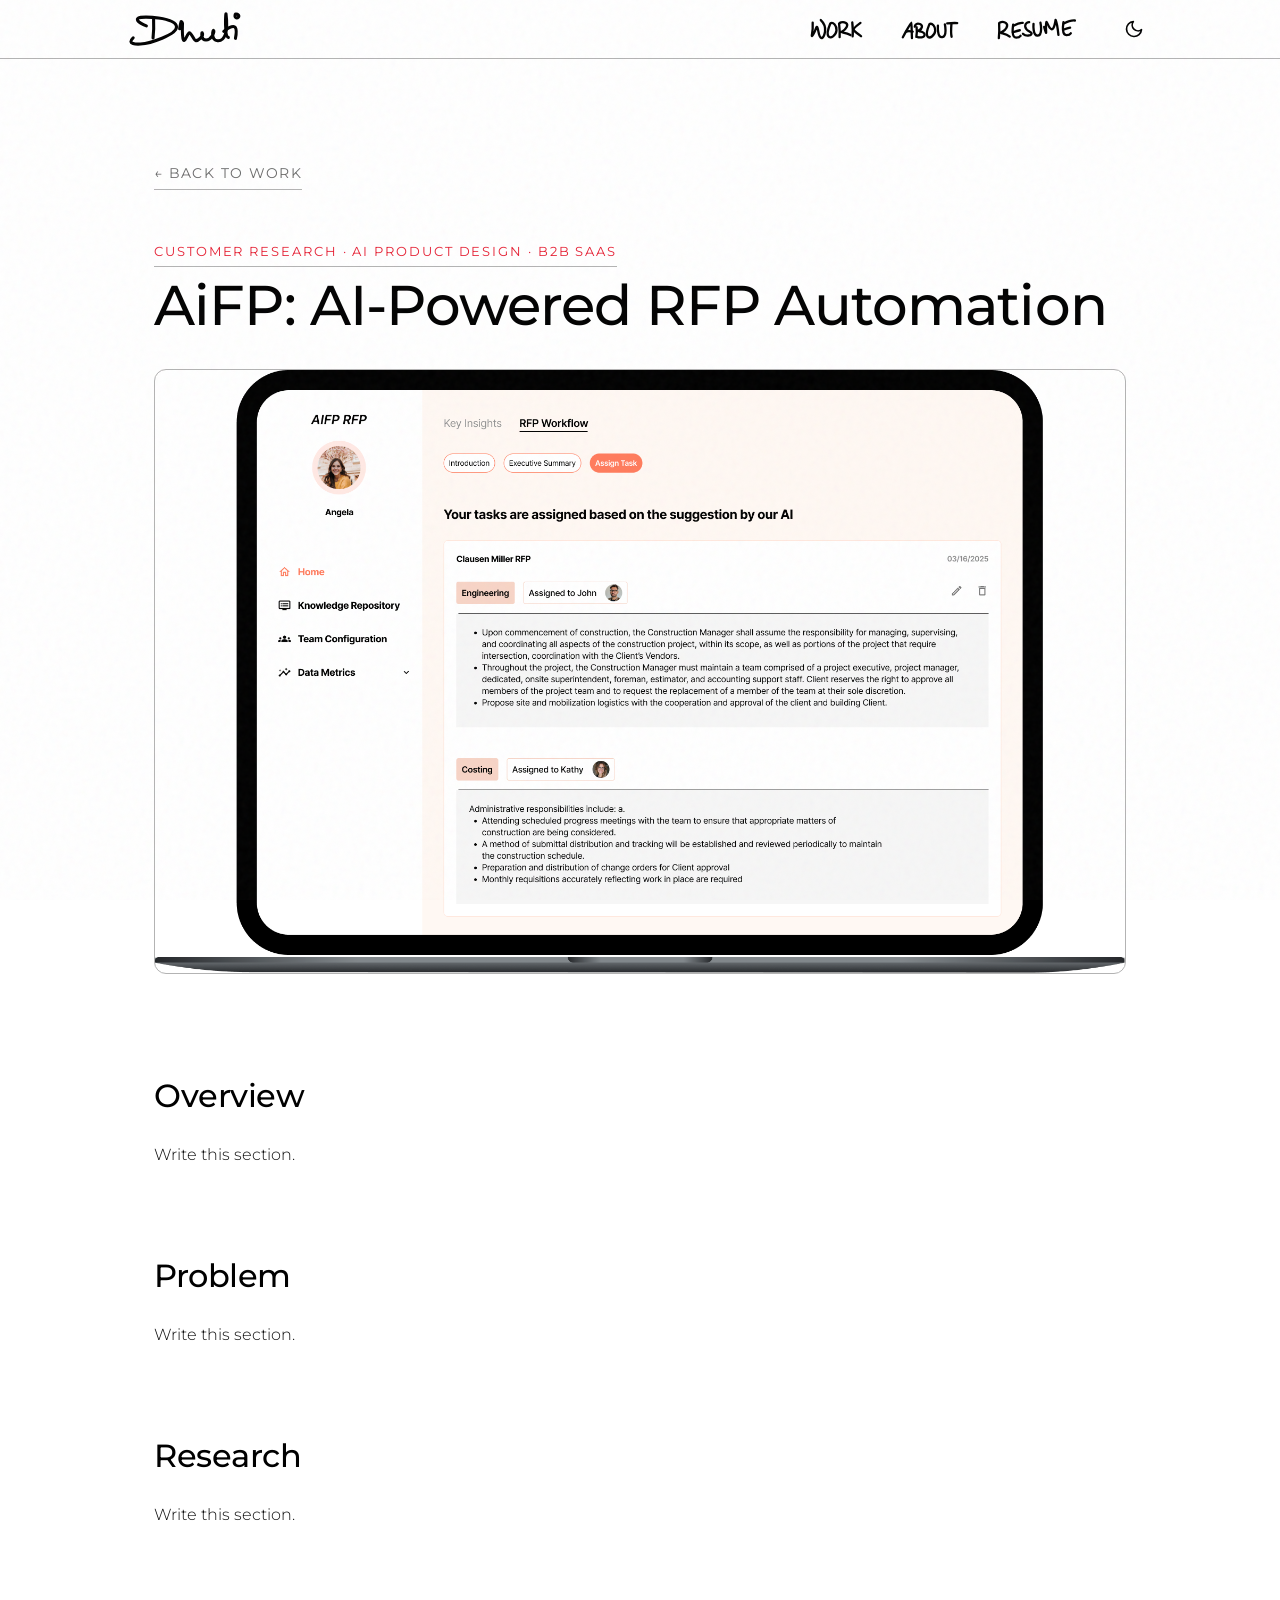
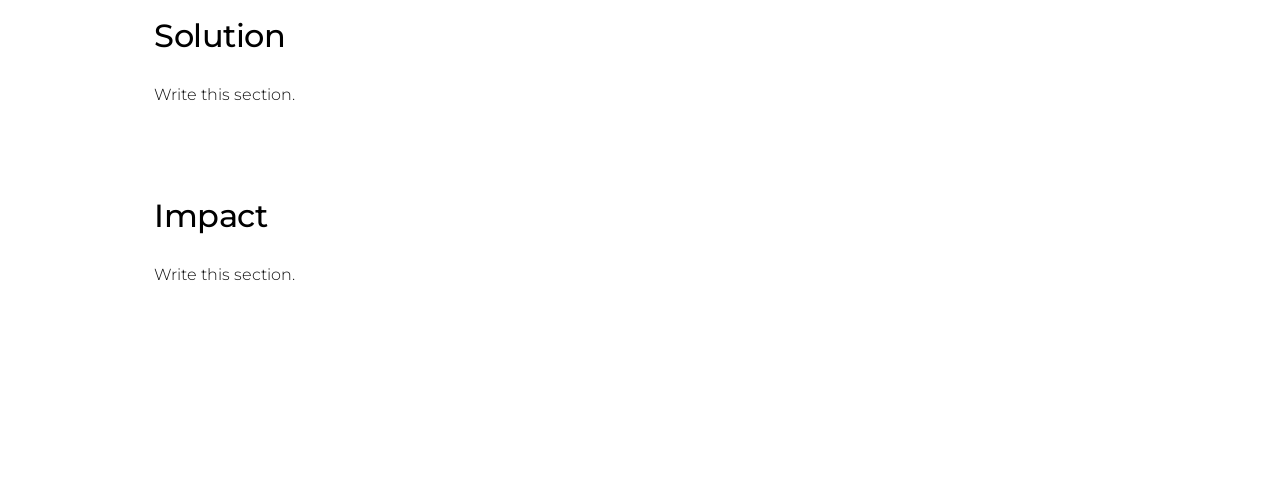
==== aifp.html @ 9f65d64c "Showcase card updates Co-Authored-By: Claude Opus 5.5 <noreply@anthropic.com>" ====
<!DOCTYPE html>
<html lang="en">

<head>
    <meta charset="UTF-8">
    <meta name="viewport" content="width=device-width, initial-scale=1.0">
    <title>AiFP — Case Study | Arundhuti Bhattacharya</title>
    <link rel="stylesheet" href="styles.css">
    <link rel="preconnect" href="https://fonts.googleapis.com">
    <link rel="preconnect" href="https://fonts.gstatic.com" crossorigin>
    <link
        href="https://fonts.googleapis.com/css2?family=DM+Serif+Text:ital@0;1&family=Montserrat:wght@300;400;500;600&display=swap"
        rel="stylesheet">
</head>

<body>
    <div class="noise-overlay"></div>

    <nav class="navbar">
        <a href="index.html" class="logo" id="nav-logo">
            <svg class="sig-svg sig-svg--nav" viewBox="0 0 1440 900" xmlns="http://www.w3.org/2000/svg" role="img" aria-label="Dhuti">
                <path class="letter" d="M566.02,471s2.27,53.81-2.61,96.37" fill="none" />
                <path class="letter" d="M530.8,508.48s-60.68-23.41-38.72-38.43c15.69-10.74,183.78-3.76,185.81,43.06,1.67,38.69-131.19,80.62-175.98,83.8-15.23,1.08-69.93,1.33-35.54-30.34" fill="none" />
                <path class="letter" d="M693.19,521.74s6.02-33.06,7.17-34.47,3.6,2.19,5.08,4.85c.72,1.28,1.57,2.92,1.52,4.38-.38,11.96-1.77,68.18,4.85,80.14,7.42,13.4,19.46-34.26,29.08-34.21s21.88,37.15,31.27,37.82c9.4.67,40.95-21.51,31.01-38.4-1.84-3.13-7.72,35.22,18.45,35.51,26.17.29,41.14-37.27,37.67-46.17s-16.18,46.25,18.9,49.25c35.08,2.99,52.26-41.8,41.36-129.58-1.87-15.04-8.63,110.76,11.35,113.85" fill="none" />
                <path class="letter" d="M908.4,534.87c7.86-6.22,45.12-34.35,56.02-19.48,9.21,12.56,4.49,36.06,1,53.62" fill="none" />
                <path class="letter" d="M965.71,450.64c-2.41,1.78-3.41,10.57-1.07,14.77,3.08,5.54,9.98,5.26,15.32-.05,3.56-3.54,2.39-9.44-2.33-12.26-3.48-2.3-8.57-2.16-11.47,1.79" fill="none" />
            </svg>
        </a>
        <ul class="nav-links">
            <li>
                <a href="index.html#work" class="nav-word-link" aria-label="Work">
                    <svg class="nav-word" viewBox="0 -1.28 271.21 106.5" xmlns="http://www.w3.org/2000/svg" aria-hidden="true">
                        <path d="M152.54,95.15c2.04-31.32-3.01-72.07-3.01-72.07,0,0,17.15-15.4,36.74-2.77,14.82,9.55,2,33.23-19.94,44.83-13.61,7.2,15.9,2,43.6,19.06" />
                        <path d="M106.45,20.35c-2.01.8-3.71,2.71-4.75,5.27-4.92,12.05-18.89,49.48-9.51,64.71,11.26,18.28,41.43-5.42,43.6-30.74,2.45-28.52-18.86-43.38-29.34-39.24Z" />
                        <path d="M8.96,17.87s1.73,32.51-3.59,61.72,15.15-13.17,22.2-33.54c7.04-20.37,10.63,19.96,15.82,36.42,5.18,16.46,12.15,19.92,15.83,17.59,8.1-5.14,35.75-55.96-7.05-95.57" />
                        <path d="M219.81,16.53s4.75,45.6,1.88,75.05" />
                        <path d="M263.48,19.3s-37.33,27.47-36.2,36.69,33.33,28.18,39.44,34.4" />
                    </svg>
                </a>
            </li>
            <li>
                <a href="index.html#about" class="nav-word-link" aria-label="About">
                    <svg class="nav-word" viewBox="0 -15.05 298.43 106.5" xmlns="http://www.w3.org/2000/svg" aria-hidden="true">
                        <path d="M263.3,9.67s-3.96,50.65.86,69.74" />
                        <path d="M240.89,8.17s45.67-3.26,53.04-.9" />
                        <path d="M149,11.11c-1.9.75-3.51,2.56-4.49,4.98-4.65,11.39-17.85,46.76-8.99,61.16,10.64,17.28,39.16-5.13,41.21-29.05,2.31-26.95-17.82-41-27.73-37.08Z" />
                        <path d="M191.32,19.83s-5.21,65.22,22.86,61.96c28.07-3.26,14.18-68.54,14.18-68.54" />
                        <path d="M4.5,82.02S46.97,3.32,49.26,4.51c2.28,1.2,2.04,44.51,3.82,82.44" />
                        <path d="M57.12,51.78c-2.74-.5-27.91-2.88-35.81.51" />
                        <path d="M77.75,29.02s3.38,23.75-1.32,51.26" />
                        <path d="M68.1,26.07s2.71-24.23,27.75-14.4c15.79,6.2,13.2,24.77-5.07,33.41-18.67,8.83,25.32.84,29.36,21.01,4.16,20.78-32.8,17.9-37.84,14.64" />
                    </svg>
                </a>
            </li>
            <li>
                <a href="#" class="nav-word-link" aria-label="Resume"> <!-- TODO: replace # with the Google Drive resume link -->
                    <svg class="nav-word" viewBox="0 0 414.04 106.5" xmlns="http://www.w3.org/2000/svg" aria-hidden="true">
                        <path d="M4.5,102c4-34.29,1.52-79.43,1.52-79.43,0,0,18.08-15.74,36.84-.5,14.19,11.52-.1,36.67-22.71,47.9-14.03,6.97,15.75,3.3,42.32,23.97" />
                        <path d="M80.72,30.04c-.29,3.81-12.23,69.11,15.9,69.14,17.24.02,23.24-9.71,23.24-9.71" />
                        <path d="M82.44,36.13s30.57-17.05,49.24-15.52" />
                        <path d="M79.39,70.71s24.6-9.05,36.76-10.76" />
                        <path d="M348.54,16.58c-.29,3.81-12.23,69.11,15.9,69.14,17.24.02,23.24-9.71,23.24-9.71" />
                        <path d="M349.91,23.97s37.38-18.72,59.63-16.02" />
                        <path d="M347.2,57.25s24.6-9.05,36.76-10.76" />
                        <path d="M189.1,26.36s-5.21,65.22,22.86,61.96c28.07-3.26,14.18-68.54,14.18-68.54" />
                        <path d="M165.91,16.31s-22.6,2.03-20.95,24.51,30.6,26.03,33.9,35.05-24.63,21.33-45.84,2.92" />
                        <path d="M245.71,42.09s8.25,30.6,10.16,32-3.3-54.73,1.65-57.78,11.68,33.18,27.17,37.8,21.84-49.61,21.84-49.61c0,0,8.51,16.01,15.24,79.94" />
                    </svg>
                </a>
            </li>
            <li>
                <button id="theme-toggle" class="theme-toggle" aria-label="Toggle Theme" title="Toggle Light/Dark Mode">
                    <svg xmlns="http://www.w3.org/2000/svg" width="20" height="20" viewBox="0 0 24 24" fill="none"
                        stroke="currentColor" stroke-width="2" stroke-linecap="round" stroke-linejoin="round">
                        <circle cx="12" cy="12" r="5" />
                        <line x1="12" y1="1" x2="12" y2="3" />
                        <line x1="12" y1="21" x2="12" y2="23" />
                        <line x1="4.22" y1="4.22" x2="5.64" y2="5.64" />
                        <line x1="18.36" y1="18.36" x2="19.78" y2="19.78" />
                        <line x1="1" y1="12" x2="3" y2="12" />
                        <line x1="21" y1="12" x2="23" y2="12" />
                        <line x1="4.22" y1="19.78" x2="5.64" y2="18.36" />
                        <line x1="18.36" y1="5.64" x2="19.78" y2="4.22" />
                    </svg>
                </button>
            </li>
        </ul>
    </nav>

    <main class="case-study">
        <a href="index.html#work" class="case-back">← Back to work</a>

        <header class="case-hero">
            <div class="showcase-meta">Customer research · AI Product Design · B2B SaaS</div>
            <h1 class="showcase-title">AiFP: AI-Powered RFP Automation</h1>
        </header>

        <img src="assets/AIFPPitchV2 1.pdf-image-021.png" alt="AiFP: AI-Powered RFP Automation" class="case-cover">

        <!-- Case study content — add, remove, or reorder sections as needed -->
            <section class="case-section">
                <h2>Overview</h2>
                <p>Write this section.</p>
            </section>
            <section class="case-section">
                <h2>Problem</h2>
                <p>Write this section.</p>
            </section>
            <section class="case-section">
                <h2>Research</h2>
                <p>Write this section.</p>
            </section>
            <section class="case-section">
                <h2>Solution</h2>
                <p>Write this section.</p>
            </section>
            <section class="case-section">
                <h2>Impact</h2>
                <p>Write this section.</p>
            </section>
    </main>

    <script src="script.js"></script>
</body>

</html>
---- styles.css ----
/* Palette (All assets/Colour Palette.jpg): black #000000, crimson red #E61E32,
   pure white #FFFFFF, steel grey #B3B3B3. Crimson is the accent in both modes (it
   reads at 4.6:1 on black and on white). Steel grey is too light for text on white
   (2.1:1), so day mode uses a darker steel #6B6B6B for muted text. */

/* Type pairing (balanced after sheethaljacob.com): Montserrat carries ~95% of the
   site — headings, body, labels, numbers. DM Serif Text italic is a rare accent for
   a handful of short, voice-y lines: the About subtitle, the contact CTA and
   case-study pull quotes. */
:root {
    --font-serif: 'DM Serif Text', Georgia, serif;
    --font-sans: 'Montserrat', system-ui, sans-serif;
}

/* Night */
:root {
    --bg-color: #000000;
    --text-main: #FFFFFF;
    --text-muted: #B3B3B3;
    --accent: #FFFFFF;
    --on-accent: #FFFFFF;
    --border-color: rgba(179, 179, 179, 0.35);
    --highlight-color: #EE6270; /* softer tint of crimson #E61E32 (30% toward white) for dark mode */
    --bg-secondary: #1F1F1F;
    --title-color: #FFFFFF;
    --text-desc: rgba(255, 255, 255, 0.8);
    --mouse-border: #B3B3B3;
    --showcase-desc: rgba(255, 255, 255, 0.85);
    --metric-text: #B3B3B3;
    --contact-btn-border: #B3B3B3;
    --ticker-bg: rgba(238, 98, 112, 0.14);
    --pill-bg: rgba(238, 98, 112, 0.10);
    --metric-label: #BDBDBD;
    --metric-bg: #111111;
    --overlay-dark: rgba(0, 0, 0, 0.12);
}

/* Day */
[data-theme="light"] {
    --bg-color: #FFFFFF;
    --text-main: #000000;
    --text-muted: #6B6B6B;
    --accent: #000000;
    --on-accent: #FFFFFF;
    --border-color: #B3B3B3;
    --highlight-color: #E61E32;
    --bg-secondary: #ECECEC;
    --title-color: #000000;
    --text-desc: rgba(0, 0, 0, 0.72);
    --mouse-border: #B3B3B3;
    --showcase-desc: rgba(0, 0, 0, 0.95);
    --metric-text: #181818;
    --contact-btn-border: #B3B3B3;
    --ticker-bg: rgba(230, 30, 50, 0.12);
    --pill-bg: rgba(230, 30, 50, 0.08);
    --metric-label: #3D3D3D;
    --metric-bg: #F6F6F6;
    --overlay-dark: rgba(0, 0, 0, 0.04);
}

/* Signature intro */
.sig-intro {
    position: fixed;
    inset: 0;
    z-index: 999;
    display: flex;
    align-items: center;
    justify-content: center;
    background-color: var(--bg-color);
    opacity: 1;
    visibility: visible;
    transition: opacity 0.6s ease, visibility 0.6s ease;
}

/* Intro already played this visit: hide the overlay before it can paint */
html.sig-intro-seen .sig-intro {
    display: none;
}

.sig-intro.sig-intro--done {
    opacity: 0;
    visibility: hidden;
    pointer-events: none;
}

.sig-svg {
    width: min(72vw, 576px);
    height: auto;
    overflow: visible;
}

.sig-svg path.letter {
    fill: none;
    stroke: var(--text-main);
    stroke-width: 7px;
    stroke-linecap: round;
    stroke-linejoin: round;
}

/* "Dhuti" strokes thicker than the rest of "Hey, I am" in the opening intro */
.sig-intro .letter[data-nav-keep="1"] {
    stroke-width: 11px;
}

body.sig-lock {
    overflow: hidden;
}

@media (prefers-reduced-motion: reduce) {
    .sig-svg path {
        transition: none;
    }
}

* {
    margin: 0;
    padding: 0;
    box-sizing: border-box;
}

html {
    scroll-behavior: smooth;
}

body {
    background-color: var(--bg-color);
    color: var(--text-main);
    font-family: var(--font-sans);
    line-height: 1.6;
    overflow-x: hidden;
}

.noise-overlay {
    position: fixed;
    top: 0;
    left: 0;
    right: 0;
    bottom: 0;
    pointer-events: none;
    background-image: url('data:image/svg+xml,%3Csvg viewBox="0 0 200 200" xmlns="http://www.w3.org/2000/svg"%3E%3Cfilter id="noiseFilter"%3E%3CfeTurbulence type="fractalNoise" baseFrequency="0.7" numOctaves="3" stitchTiles="stitch"/%3E%3C/filter%3E%3Crect width="100%25" height="100%25" filter="url(%23noiseFilter)" opacity="0.04"/%3E%3C/svg%3E');
    z-index: 9999;
}

h1,
h2,
h3 {
    font-family: var(--font-sans);
    font-weight: 500;
    letter-spacing: -0.015em;
}

.highlight {
    font-weight: 600;
    color: var(--highlight-color);
}

/* Let the `hidden` attribute win over display rules like .showcase-item { display: flex } */
[hidden] {
    display: none !important;
}

::selection {
    background: var(--highlight-color);
    color: var(--on-accent);
}

:focus-visible {
    outline: 2px solid var(--highlight-color);
    outline-offset: 3px;
}

html {
    scrollbar-color: #B3B3B3 transparent;
}

a {
    color: var(--text-main);
    text-decoration: none;
    transition: opacity 0.3s ease;
}

a:hover {
    color: var(--highlight-color);
}



/* Navbar */
.navbar {
    position: fixed;
    top: 0;
    width: 100%;
    padding: 0.7rem 10%;
    display: flex;
    justify-content: space-between;
    align-items: center;
    z-index: 100;
    background-color: var(--bg-color);
    border-bottom: 1px solid var(--border-color);
}

.logo {
    font-weight: 500;
    font-size: 1.2rem;
    letter-spacing: 0.05em;
    display: flex;
    align-items: center;
    height: 36px;
}

/* Resting size once the signature relocates from the intro into the navbar */
.sig-svg--nav {
    width: auto;
    height: 36px;
    overflow: visible;
    display: block;
}

/* Nav logo strokes 0.25x thicker than the intro (7px * 1.25) so the reduced-size mark stays legible */
.sig-svg--nav path.letter {
    stroke-width: 15px;
}

.nav-links {
    display: flex;
    align-items: center;
    list-style: none;
    gap: 2.5rem;
    font-size: 0.85rem;
    text-transform: uppercase;
    letter-spacing: 0.1em;
}

/* Handwritten nav words (Work / About / Resume) drawn as strokes that follow the theme color */
.nav-word-link {
    display: flex;
    align-items: center;
}

.nav-word {
    height: 20px;
    width: auto;
    overflow: visible;
    display: block;
}

/* Each word's artwork has a different viewBox height, so a stroke-width in SVG units
   renders at a different thickness per word once scaled to 20px. Non-scaling strokes
   keep every word the same on-screen thickness. */
.nav-word path {
    fill: none;
    stroke: currentColor;
    stroke-width: 2.3px;
    vector-effect: non-scaling-stroke;
    stroke-linecap: round;
    stroke-linejoin: round;
}

.theme-toggle {
    background: none;
    border: none;
    color: var(--text-main);
    cursor: pointer;
    font-size: 1.2rem;
    display: flex;
    align-items: center;
    justify-content: center;
    padding: 0.5rem;
    transition: opacity 0.3s ease, transform 0.3s ease;
}

.theme-toggle:hover {
    opacity: 0.7;
    transform: rotate(15deg);
}

/* Hero Section */
.hero {
    min-height: 100vh;
    display: flex;
    justify-content: center;
    align-items: center;
    padding: 8rem 10% 0;
    /* padding top for navbar */
    position: relative;
}

#webgl-canvas {
    position: absolute;
    top: 0;
    left: 0;
    width: 100%;
    height: 100%;
    z-index: 1;
    pointer-events: none;
}

.hero-content {
    flex: 1;
    display: flex;
    flex-direction: column;
    align-items: flex-start;
    justify-content: center;
    text-align: left;
    z-index: 2;
    opacity: 0;
    transform: translateY(30px);
    animation: fadeUp 1.2s cubic-bezier(0.16, 1, 0.3, 1) forwards 0.3s;
    animation-play-state: paused;
}

body.intro-done .hero-content {
    animation-play-state: running;
}

@keyframes fadeUp {
    to {
        opacity: 1;
        transform: translateY(0);
    }
}

.tagline {
    font-size: 1rem;
    text-transform: uppercase;
    letter-spacing: 0.15em;
    color: var(--text-muted);
    margin-bottom: 2rem;
    display: inline-block;
    border-bottom: 2px solid var(--highlight-color);
    padding-bottom: 0.5rem;
}

.description {
    font-size: 1.15rem;
    color: var(--text-desc);
    max-width: 750px;
    font-weight: 300;
    margin: 0 auto;
}

.hero-statement {
    font-size: clamp(1.5rem, 2.6vw, 2.1rem);
    line-height: 1.35;
    font-weight: 400;
    color: var(--title-color);
    max-width: 1440px;
    margin: 0;
}

.hero-statement-lead {
    display: inline-block;
    font-size: clamp(2.75rem, 5.5vw, 4.5rem);
    line-height: 1.2;
    font-weight: 500;
    margin-bottom: 1.25rem;
}

/* Skill pills under the hero statement — reuse .showcase-tag pill styling. */
.hero-skills {
    display: flex;
    flex-wrap: wrap;
    gap: 0.6rem;
    margin-top: 2rem;
    font-size: 0.9rem;
    text-transform: uppercase;
    color: var(--highlight-color);
}

.hero-statement .ticker {
    display: inline-flex;
    align-items: center;
    gap: 0.24em;
    background: var(--ticker-bg);
    border-radius: 999px;
    padding: 0.14em 0.55em 0.14em 0.45em;
    vertical-align: middle;
}

.hero-statement .ticker-dot {
    width: 0.32em;
    height: 0.32em;
    border-radius: 50%;
    background: var(--highlight-color);
    flex-shrink: 0;
}

.hero-statement .ticker-word {
    font-weight: 500;
    white-space: nowrap;
}

/* Zero-width space keeps a line box in the word even when it's fully deleted,
   so the pill's height (and the surrounding line spacing) never collapses. */
.hero-statement .ticker-word::after {
    content: "\200B";
}

.hero-statement .ticker-cursor {
    width: 0.05em;
    min-width: 2px;
    height: 0.8em;
    border-radius: 1px;
    background: var(--highlight-color);
    flex-shrink: 0;
    animation: tickerCursorBlink 0.9s steps(1, jump-none) infinite;
}

@keyframes tickerCursorBlink {

    0%,
    49% {
        opacity: 1;
    }

    50%,
    100% {
        opacity: 0;
    }
}

.scroll-indicator {
    position: absolute;
    bottom: 40px;
    left: 50%;
    transform: translateX(-50%);
    opacity: 0;
    animation: fadeUp 1s ease forwards 1.2s;
    animation-play-state: paused;
}

body.intro-done .scroll-indicator {
    animation-play-state: running;
}

.mouse {
    width: 26px;
    height: 40px;
    border: 1px solid var(--mouse-border);
    border-radius: 13px;
    position: relative;
}

.mouse::before {
    content: '';
    position: absolute;
    width: 4px;
    height: 4px;
    background: var(--highlight-color);
    border-radius: 50%;
    top: 8px;
    left: 50%;
    transform: translateX(-50%);
    animation: scroll 2s cubic-bezier(0.15, 0.41, 0.69, 0.94) infinite;
}

@keyframes scroll {
    0% {
        transform: translate(-50%, 0);
        opacity: 1;
    }

    100% {
        transform: translate(-50%, 15px);
        opacity: 0;
    }
}

/* Showcases */
.showcases {
    padding: 12rem 10%;
}

.showcase-list {
    max-width: 1400px;
}

.section-header {
    margin-bottom: 8rem;
}

.section-header h2 {
    font-size: 3.5rem;
    margin-bottom: 1rem;
}

.section-header p {
    color: var(--text-muted);
    font-size: 1.1rem;
    font-family: var(--font-sans);
    font-weight: 300;
}

.showcase-item {
    display: flex;
    gap: 3rem;
    align-items: center;
    margin-bottom: 8rem;
    padding: 4rem;
    border: 1px solid var(--border-color);
    border-radius: 12px;
    opacity: 0;
    transform: translateY(60px);
    transition: all 1s cubic-bezier(0.16, 1, 0.3, 1);
}

.showcase-item.visible {
    opacity: 1;
    transform: translateY(0);
}

/* Whole card is clickable: the title link stretches over the card */
.showcase-item {
    position: relative;
    cursor: pointer;
}

/* "View case study" pill that follows the pointer on card hover (Figma: Portfolio website / Cursor 150:44).
   Only on devices with a real mouse; touch keeps normal tap behavior. */
.view-cursor {
    position: fixed;
    top: 0;
    left: 0;
    z-index: 1000;
    display: flex;
    align-items: center;
    justify-content: center;
    padding: 7.5px 7px;
    border-radius: 10.5px;
    background-color: var(--text-main);
    pointer-events: none;
    opacity: 0;
    transform: translate(14px, 18px) scale(0.6);
    transform-origin: top left;
    transition: opacity 0.2s ease, transform 0.25s cubic-bezier(0.16, 1, 0.3, 1);
}

.view-cursor.is-active {
    opacity: 1;
    transform: translate(14px, 18px) scale(1);
}

[data-theme="light"] .view-cursor {
    box-shadow: 0 0 0 1px var(--border-color), 0 4px 16px rgba(0, 0, 0, 0.08);
}

.view-cursor-label {
    font-family: var(--font-sans);
    font-weight: 400;
    font-size: 10px;
    line-height: normal;
    color: var(--bg-color);
    white-space: nowrap;
}

@media (hover: none),
(pointer: coarse) {
    .view-cursor {
        display: none;
    }
}

.showcase-link::after {
    content: '';
    position: absolute;
    inset: 0;
    z-index: 1;
    border-radius: inherit;
}

.showcase-link:hover {
    opacity: 1;
    color: var(--text-main);
}

.showcase-item.reverse {
    flex-direction: row-reverse;
}

.showcase-visuals {
    flex: 2;
    display: flex;
    flex-direction: column;
    gap: 3rem;
}

.showcase-image-container {
    width: 100%;
    position: relative;
    overflow: hidden;
    border-radius: 2px;
    border: 1px solid var(--border-color);
    aspect-ratio: 16/9;
}

.showcase-metrics {
    display: grid;
    grid-template-columns: repeat(3, 1fr);
    gap: 1rem;
}

/* Each Problem / Solution / Impact sits in a faint grey box. */
.metric {
    padding: 1.25rem;
    background-color: var(--metric-bg);
    border-radius: 12px;
}

.metric h4 {
    font-size: 0.85rem;
    text-transform: uppercase;
    letter-spacing: 0.1em;
    color: var(--metric-label);
    margin-bottom: 0.6rem;
}

.metric p {
    font-size: 0.95rem;
    color: var(--metric-text);
    line-height: 1.6;
    font-weight: 300;
}

.showcase-img {
    width: 100%;
    height: 100%;
    object-fit: cover;
    transition: transform 1.5s cubic-bezier(0.16, 1, 0.3, 1);
}

.showcase-img.pad-fit {
    object-fit: contain;
    padding: 3rem;
    background-color: var(--bg-color);
}

.showcase-item:hover .showcase-img {
    transform: scale(1.05);
}

.showcase-image-container::after {
    content: '';
    position: absolute;
    top: 0;
    left: 0;
    right: 0;
    bottom: 0;
    background: var(--overlay-dark);
    transition: background 0.8s ease;
    pointer-events: none;
}

.showcase-item:hover .showcase-image-container::after {
    background: transparent;
}

.showcase-info {
    flex: 1;
}

.showcase-meta {
    font-size: 0.8rem;
    text-transform: uppercase;
    letter-spacing: 0.15em;
    color: var(--highlight-color);
    margin-bottom: 0.5rem;
    display: inline-block;
    padding-bottom: 0.25rem;
    border-bottom: 1px solid var(--border-color);
}

/* Keyword pills (home page) — lighter tint than the hero ticker pill. */
.showcase-meta.showcase-tags {
    display: flex;
    flex-wrap: wrap;
    gap: 0.5rem;
    padding-bottom: 0;
    border-bottom: none;
    margin-bottom: 1rem;
}

.showcase-tag {
    background: var(--pill-bg);
    color: var(--text-main);
    border-radius: 999px;
    padding: 0.525em 0.9em;
    line-height: 1.2;
    letter-spacing: 0.1em;
    white-space: nowrap;
}

.showcase-title {
    font-size: 2.8rem;
    margin-bottom: 1.5rem;
    line-height: 1.1;
}

.showcase-desc {
    color: var(--showcase-desc);
    font-size: 1.1rem;
    margin-bottom: 2.5rem;
    line-height: 1.6;
    font-weight: 400;
}

/* Lead-in line directly above a How-might-we box: tighter gap so they read as one unit. */
.showcase-desc--lead {
    margin-bottom: 1rem;
}

/* How-might-we statement on a showcase card — a sticky note, slightly tilted,
   with a strip of tape. Paper stays yellow in both themes, like a real note. */
.showcase-hmw {
    position: relative;
    max-width: 22rem;
    margin: 0.5rem 0 2.5rem 0.25rem;
    padding: 1.75rem 1.5rem 1.5rem;
    background: linear-gradient(180deg, #FFF6B8 0%, #FFEE94 100%);
    border-radius: 2px 2px 2px 18px / 2px 2px 2px 10px;
    box-shadow: 0 1px 2px rgba(0, 0, 0, 0.08), 3px 8px 14px -6px rgba(0, 0, 0, 0.25);
    color: #E61E32;
    font-size: 1.2rem;
    font-weight: 500;
    line-height: 1.5;
    transform: rotate(-1.5deg);
    transition: transform 0.5s cubic-bezier(0.16, 1, 0.3, 1);
}

/* Tape strip */
.showcase-hmw::before {
    content: '';
    position: absolute;
    top: -0.6rem;
    left: 50%;
    width: 5.5rem;
    height: 1.4rem;
    background: rgba(225, 225, 220, 0.6);
    border: 1px solid rgba(0, 0, 0, 0.05);
    box-shadow: 0 1px 2px rgba(0, 0, 0, 0.06);
    transform: translateX(-50%) rotate(2deg);
}

.showcase-item:hover .showcase-hmw {
    transform: rotate(0deg);
}

.view-btn {
    display: inline-flex;
    align-items: center;
    gap: 1rem;
    font-size: 0.9rem;
    font-weight: 500;
    text-transform: uppercase;
    letter-spacing: 0.1em;
}

.view-btn .arrow {
    transition: transform 0.4s cubic-bezier(0.16, 1, 0.3, 1);
}

.view-btn:hover .arrow {
    transform: translateX(8px);
    color: var(--highlight-color);
}

/* About Section */
.about {
    padding: 12rem 10%;
    background-color: var(--bg-secondary);
    display: flex;
    justify-content: flex-start;
    border-top: 1px solid var(--border-color);
    border-bottom: 1px solid var(--border-color);
}

.about-content {
    max-width: 1200px;
    display: flex;
    align-items: center;
    gap: 4rem;
    text-align: left;
    margin: 0;
}

.about-img-container {
    flex: 1;
    max-width: 380px;
    border-radius: 12px;
    overflow: hidden;
    flex-shrink: 0;
    box-shadow: 0 12px 30px var(--overlay-dark);
    border: 1px solid var(--border-color);
    aspect-ratio: 2 / 3;
}

.about-img {
    width: 100%;
    height: 100%;
    object-fit: cover;
    display: block;
}

.about-text {
    flex: 2;
    max-width: 700px;
}

.about-content h2 {
    font-size: 3rem;
    margin-bottom: 0.5rem;
}

.about-subtitle {
    font-size: 1.4rem;
    color: var(--highlight-color);
    margin-bottom: 2.5rem;
    font-family: var(--font-serif);
    font-style: italic;
    font-weight: 400;
    letter-spacing: 0;
}

.about-content p {
    font-size: 1.0rem;
    color: var(--text-desc);
    line-height: 1.5;
    font-weight: 400;
    text-wrap: pretty;
    margin-bottom: 1.25rem;
}

/* Footer */
.footer {
    padding: 4rem 10%;
    min-height: 100vh;
    display: flex;
    flex-direction: column;
}

.footer-content {
    flex: 1;
    display: flex;
    flex-direction: column;
    align-items: flex-start;
    justify-content: center;
    text-align: left;
    margin-bottom: 0;
}

.footer h2 {
    font-size: clamp(3rem, 6vw, 5rem);
    margin-bottom: 4rem;
}

.contact-btn {
    display: inline-block;
    padding: 1.2rem 4rem;
    border: 1px solid var(--contact-btn-border);
    border-radius: 100px;
    font-family: var(--font-serif);
    font-style: italic;
    font-size: 1.35rem;
    transition: all 0.4s cubic-bezier(0.16, 1, 0.3, 1);
}

.contact-btn:hover {
    background: var(--highlight-color);
    color: var(--on-accent);
    border-color: var(--highlight-color);
}

.footer-bottom {
    display: flex;
    justify-content: space-between;
    align-items: center;
    padding-top: 2rem;
    border-top: 1px solid var(--border-color);
    font-size: 0.85rem;
    color: var(--text-muted);
    letter-spacing: 0.05em;
}

.socials {
    display: flex;
    gap: 3rem;
    text-transform: uppercase;
}

/* Chatbot Widget */
.chatbot-container {
    position: fixed;
    bottom: 30px;
    right: 30px;
    z-index: 1000;
    font-family: var(--font-sans);
}

.chatbot-fab {
    width: 60px;
    height: 60px;
    border-radius: 50%;
    background-color: var(--highlight-color);
    color: var(--on-accent);
    border: none;
    cursor: pointer;
    box-shadow: 0 8px 24px rgba(0, 0, 0, 0.2);
    display: flex;
    justify-content: center;
    align-items: center;
    transition: transform 0.3s cubic-bezier(0.175, 0.885, 0.32, 1.275), background-color 0.3s ease;
}

.chatbot-fab:hover {
    transform: scale(1.1);
}

.chat-icon {
    width: 28px;
    height: 28px;
    transition: opacity 0.3s ease, transform 0.3s ease;
}

.chat-icon.hidden {
    opacity: 0;
    position: absolute;
    transform: rotate(90deg) scale(0);
}

.chatbot-window {
    position: absolute;
    bottom: 80px;
    right: 0;
    width: 350px;
    height: 460px;
    background-color: var(--bg-color);
    border: 1px solid var(--border-color);
    border-radius: 16px;
    box-shadow: 0 12px 32px var(--overlay-dark);
    display: flex;
    flex-direction: column;
    overflow: hidden;
    transform-origin: bottom right;
    transition: transform 0.3s cubic-bezier(0.16, 1, 0.3, 1), opacity 0.3s ease;
}

.chatbot-window.hidden {
    opacity: 0;
    transform: scale(0.8) translateY(20px);
    pointer-events: none;
}

.chatbot-header {
    background-color: var(--bg-secondary);
    padding: 1.2rem;
    display: flex;
    justify-content: space-between;
    align-items: center;
    border-bottom: 1px solid var(--border-color);
}

.chatbot-bot-info {
    display: flex;
    align-items: center;
    gap: 0.8rem;
}

.chatbot-avatar {
    width: 36px;
    height: 36px;
    border-radius: 50%;
    background-color: var(--highlight-color);
    color: var(--on-accent);
    display: flex;
    justify-content: center;
    align-items: center;
}

.chatbot-avatar svg {
    width: 22px;
    height: 22px;
}

.chatbot-bot-info h4 {
    font-size: 0.95rem;
    color: var(--title-color);
    margin: 0;
    font-family: var(--font-sans);
    font-weight: 500;
}

.chatbot-bot-info .status {
    font-size: 0.75rem;
    color: #10B981;
    display: flex;
    align-items: center;
    gap: 4px;
    margin-top: 2px;
}

.chatbot-bot-info .status::before {
    content: '';
    display: inline-block;
    width: 6px;
    height: 6px;
    background-color: #10B981;
    border-radius: 50%;
}

.chatbot-close {
    background: none;
    border: none;
    color: var(--text-muted);
    cursor: pointer;
    padding: 4px;
    transition: color 0.2s ease;
    display: flex;
}

.chatbot-close:hover {
    color: var(--text-main);
}

.chatbot-messages {
    flex: 1;
    padding: 1.2rem;
    overflow-y: auto;
    display: flex;
    flex-direction: column;
    gap: 1rem;
    background-color: var(--bg-color);
}

.message {
    display: flex;
    max-width: 85%;
    animation: fadeUpMsg 0.3s ease forwards;
}

@keyframes fadeUpMsg {
    from {
        opacity: 0;
        transform: translateY(10px);
    }

    to {
        opacity: 1;
        transform: translateY(0);
    }
}

.message.bot {
    align-self: flex-start;
}

.message.user {
    align-self: flex-end;
    flex-direction: row-reverse;
}

.message-content {
    padding: 0.8rem 1.1rem;
    border-radius: 14px;
    font-size: 0.9rem;
    line-height: 1.5;
    word-wrap: break-word;
}

.message.bot .message-content {
    background-color: var(--bg-secondary);
    color: var(--text-main);
    border-bottom-left-radius: 4px;
    border: 1px solid var(--border-color);
}

.message.user .message-content {
    background-color: var(--highlight-color);
    color: var(--on-accent);
    border-bottom-right-radius: 4px;
}

.chatbot-input-area {
    padding: 1rem;
    background-color: var(--bg-color);
    border-top: 1px solid var(--border-color);
    display: flex;
    gap: 0.6rem;
}

.chatbot-input-area input {
    flex: 1;
    background-color: var(--bg-secondary);
    border: 1px solid var(--border-color);
    border-radius: 20px;
    padding: 0.6rem 1.2rem;
    color: var(--text-main);
    font-size: 0.9rem;
    font-family: inherit;
    outline: none;
    transition: border-color 0.2s ease;
}

.chatbot-input-area input:focus {
    border-color: var(--highlight-color);
}

.chatbot-input-area input::placeholder {
    color: var(--text-muted);
}

.chatbot-input-area button {
    background-color: var(--highlight-color);
    color: var(--on-accent);
    border: none;
    border-radius: 50%;
    width: 38px;
    height: 38px;
    display: flex;
    justify-content: center;
    align-items: center;
    cursor: pointer;
    transition: transform 0.2s ease, opacity 0.2s ease;
}

.chatbot-input-area button:hover {
    transform: translateY(-2px);
    opacity: 0.9;
}

.typing-indicator {
    display: flex;
    gap: 4px;
    padding: 0.8rem 1.1rem;
    background-color: var(--bg-secondary);
    border-radius: 14px;
    border-bottom-left-radius: 4px;
    align-self: flex-start;
    border: 1px solid var(--border-color);
    margin-bottom: 5px;
    display: none;
}

.typing-indicator.active {
    display: flex;
}

.typing-dot {
    width: 6px;
    height: 6px;
    background-color: var(--text-muted);
    border-radius: 50%;
    animation: typing 1.4s infinite ease-in-out both;
}

.typing-dot:nth-child(1) {
    animation-delay: -0.32s;
}

.typing-dot:nth-child(2) {
    animation-delay: -0.16s;
}

@keyframes typing {

    0%,
    80%,
    100% {
        transform: scale(0.6);
        opacity: 0.5;
    }

    40% {
        transform: scale(1);
        opacity: 1;
    }
}

/* Responsive */
@media (max-width: 1024px) {
    .showcase-item {
        flex-direction: column !important;
        gap: 3rem;
        padding: 2rem;
        margin-bottom: 6rem;
    }

    .showcase-visuals {
        display: contents;
    }

    .showcase-image-container {
        width: 100%;
        order: 1;
    }

    .showcase-info {
        width: 100%;
        order: 2;
    }

    .showcase-metrics {
        width: 100%;
        order: 3;
        grid-template-columns: 1fr;
        gap: 1.5rem;
    }

    .footer h2 {
        font-size: 3.5rem;
    }

    .about-content {
        flex-direction: column;
        text-align: center;
        gap: 3rem;
    }

    .about-img-container {
        max-width: 280px;
    }
}

@media (max-width: 600px) {
    .nav-links {
        display: none;
    }

    .chatbot-window {
        width: calc(100vw - 40px);
        height: 65vh;
        right: -15px;
        bottom: 70px;
    }
}

/* Case study pages */
.case-study {
    max-width: 1100px;
    margin: 0 auto;
    padding: 10rem 5% 8rem;
}

.case-back {
    display: inline-block;
    font-size: 0.85rem;
    text-transform: uppercase;
    letter-spacing: 0.1em;
    color: var(--text-muted);
    border-bottom: 1px solid var(--border-color);
    padding-bottom: 0.25rem;
    margin-bottom: 3rem;
}

.case-hero .showcase-title {
    font-size: 3.5rem;
}

.case-cover {
    width: 100%;
    border-radius: 12px;
    border: 1px solid var(--border-color);
    margin: 2rem 0 6rem;
    display: block;
}

.case-section {
    margin-bottom: 5rem;
}

.case-section h2 {
    font-size: 2rem;
    margin-bottom: 1.25rem;
}

.case-section p {
    color: var(--showcase-desc);
    line-height: 1.8;
    font-weight: 300;
    max-width: 70ch;
}

@media (max-width: 768px) {
    .case-study {
        padding: 7rem 16px 5rem;
    }

    .case-hero .showcase-title {
        font-size: 2.4rem;
    }
}

/* Case study wireframe (shared by all case study pages) */
.cs {
    max-width: 1200px;
    margin: 0 auto;
    padding: 9rem 5% 6rem;
}

.cs h2 {
    font-size: 2.2rem;
    line-height: 1.2;
    margin-bottom: 1.25rem;
}

.cs h3 {
    font-family: var(--font-sans);
    font-size: 1.05rem;
    font-weight: 500;
    margin-bottom: 0.5rem;
}

.cs p {
    color: var(--showcase-desc);
    line-height: 1.8;
    font-weight: 300;
}

.cs-body>.cs-section>p,
.cs-subtitle {
    max-width: 68ch;
    margin-bottom: 1.25rem;
}

/* Hero */
.cs-hero {
    margin-bottom: 3rem;
}

.cs-tags {
    list-style: none;
    display: flex;
    flex-wrap: wrap;
    gap: 0.5rem;
    margin-bottom: 1rem;
}

.cs-tags li {
    padding: 0.4rem 0.9rem;
    border: 1px solid var(--mouse-border);
    border-radius: 999px;
    font-size: 0.75rem;
    text-transform: uppercase;
    letter-spacing: 0.12em;
    color: var(--text-muted);
}

.cs-title {
    font-size: clamp(2.4rem, 5vw, 4rem);
    line-height: 1.1;
    margin: 0.5rem 0 1.5rem;
    max-width: 18ch;
}

.cs-subtitle {
    font-size: 1.15rem;
}

.cs-details {
    display: grid;
    grid-template-columns: repeat(3, 1fr);
    gap: 1.5rem 2rem;
    margin-top: 3rem;
    padding-top: 2rem;
    border-top: 1px solid var(--border-color);
}

.cs-details dt,
.cs-eyebrow,
.cs-toc-title {
    font-size: 0.75rem;
    text-transform: uppercase;
    letter-spacing: 0.15em;
    color: var(--text-muted);
    margin-bottom: 0.4rem;
}

/* Inside a section (e.g. TL;DR) the details sit right under the label, no divider */
.cs-section .cs-details {
    margin-top: 0;
    padding-top: 0;
    border-top: none;
}

.cs-details dd {
    font-weight: 400;
}

/* Image placeholders */
.cs-ph {
    display: flex;
    align-items: center;
    justify-content: center;
    width: 100%;
    aspect-ratio: 16 / 9;
    margin: 2rem 0 0.5rem;
    border: 1px dashed var(--mouse-border);
    border-radius: 12px;
    background-color: var(--bg-secondary);
    color: var(--text-muted);
    font-size: 0.8rem;
    text-transform: uppercase;
    letter-spacing: 0.12em;
    text-align: center;
}

.cs-ph--wide {
    aspect-ratio: 21 / 9;
}

.cs-ph--square {
    aspect-ratio: 4 / 3;
    margin: 0;
}

.cs-img {
    display: block;
    width: 100%;
    height: auto;
    margin: 2rem 0 0.5rem;
    border-radius: 12px;
}

.cs .cs-caption {
    font-size: 0.85rem;
    color: var(--text-muted);
}

/* Body with sticky table of contents */
.cs-layout {
    display: grid;
    grid-template-columns: 180px 1fr;
    gap: 4rem;
    margin-top: 5rem;
}

.cs-toc {
    position: sticky;
    top: 7rem;
    align-self: start;
}

.cs-toc ol {
    list-style: none;
    display: flex;
    flex-direction: column;
    gap: 0.6rem;
    margin-top: 1rem;
}

.cs-toc a {
    font-size: 0.9rem;
    color: var(--text-muted);
}

.cs-toc a:hover {
    color: var(--text-main);
    opacity: 1;
}

.cs-body {
    min-width: 0;
}

.cs-section {
    padding-bottom: 6rem;
    margin-bottom: 6rem;
    border-bottom: 1px solid var(--border-color);
    scroll-margin-top: 6rem;
}

.cs-section:last-child {
    border-bottom: none;
    margin-bottom: 0;
}

.cs-eyebrow {
    margin-bottom: 1rem;
}

/* Grids & cards */
.cs-grid {
    display: grid;
    gap: 1.5rem;
    margin-top: 2rem;
}

.cs-grid--2 {
    grid-template-columns: repeat(2, 1fr);
}

.cs-grid--3 {
    grid-template-columns: repeat(3, 1fr);
}

.cs-card {
    padding: 1.75rem;
    border: 1px solid var(--border-color);
    border-radius: 12px;
}

.cs-stats {
    margin-top: 1.5rem;
}

.cs-stat {
    padding: 1.75rem;
    border-radius: 12px;
    background-color: var(--bg-secondary);
}

.cs-stat-num {
    display: block;
    font-family: var(--font-sans);
    font-weight: 600;
    font-size: 3rem;
    line-height: 1;
    color: var(--highlight-color);
    margin-bottom: 0.75rem;
}

.cs-callout {
    display: flex;
    align-items: center;
    gap: 2rem;
    margin: 2rem 0;
    padding: 2rem;
    border-left: 3px solid var(--highlight-color);
    background-color: var(--bg-secondary);
    border-radius: 0 12px 12px 0;
}

.cs-callout .cs-stat-num {
    margin-bottom: 0;
}

.cs .cs-statement {
    font-size: 2rem;
    font-style: italic;
    max-width: 30ch;
}

.cs-list {
    padding-left: 1.25rem;
    display: flex;
    flex-direction: column;
    gap: 0.6rem;
    color: var(--showcase-desc);
    font-weight: 300;
    line-height: 1.7;
}

.cs-subhead {
    margin-top: 3rem;
}

/* Research process */
.cs-process {
    list-style: none;
    display: grid;
    grid-template-columns: repeat(5, 1fr);
    gap: 1rem;
    margin: 2rem 0;
    counter-reset: step;
}

.cs-process li {
    counter-increment: step;
    padding-top: 1rem;
    border-top: 2px solid var(--border-color);
}

.cs-process li::before {
    content: counter(step, decimal-leading-zero);
    display: block;
    font-size: 0.75rem;
    color: var(--highlight-color);
    margin-bottom: 0.5rem;
}

.cs-process p {
    font-size: 0.85rem;
}

/* Insights */
.cs-insights {
    display: flex;
    flex-direction: column;
    gap: 2.5rem;
    margin-top: 2rem;
}

.cs-insight {
    display: grid;
    grid-template-columns: 4rem 1fr;
    gap: 1rem;
}

.cs-insight-num {
    font-family: var(--font-sans);
    font-weight: 600;
    font-size: 2rem;
    color: var(--highlight-color);
    line-height: 1;
}

.cs-quote {
    margin-top: 3rem;
    padding: 2.5rem;
    border: 1px solid var(--border-color);
    border-radius: 12px;
}

.cs .cs-quote p {
    font-family: var(--font-serif);
    font-style: italic;
    font-size: 1.6rem;
    line-height: 1.4;
    color: var(--text-main);
}

.cs-quote cite {
    display: block;
    margin-top: 1rem;
    font-style: normal;
    font-size: 0.85rem;
    color: var(--text-muted);
}

/* Solution features */
.cs-feature {
    display: grid;
    grid-template-columns: 1fr 1.4fr;
    gap: 2.5rem;
    align-items: center;
    margin-top: 4rem;
}

.cs-feature--reverse .cs-feature-text {
    order: 2;
}

.cs-feature .cs-img {
    margin: 0;
}

/* Embedded video (e.g. Vimeo) */
.cs-video {
    position: relative;
    aspect-ratio: 16 / 9;
    margin: 2rem 0 0.5rem;
    border-radius: 12px;
    overflow: hidden;
    background: var(--bg-secondary);
}

.cs-video iframe {
    position: absolute;
    inset: 0;
    width: 100%;
    height: 100%;
    border: 0;
}

/* Next projects */
.cs-next {
    margin-top: 2rem;
    padding-top: 4rem;
    border-top: 1px solid var(--border-color);
}

.cs-next-card h3 {
    margin-top: 1rem;
}

@media (max-width: 900px) {
    .cs-layout {
        grid-template-columns: 1fr;
        gap: 0;
        margin-top: 3rem;
    }

    .cs-toc {
        display: none;
    }

    .cs-process {
        grid-template-columns: repeat(2, 1fr);
    }
}

@media (max-width: 768px) {
    .cs {
        padding: 7rem 16px 4rem;
    }

    .cs-details {
        grid-template-columns: 1fr 1fr;
    }

    .cs-grid--2,
    .cs-grid--3,
    .cs-feature {
        grid-template-columns: 1fr;
    }

    .cs-feature--reverse .cs-feature-text {
        order: 0;
    }

    .cs-callout {
        flex-direction: column;
        align-items: flex-start;
        gap: 1rem;
    }

    .cs-section {
        padding-bottom: 4rem;
        margin-bottom: 4rem;
    }
}
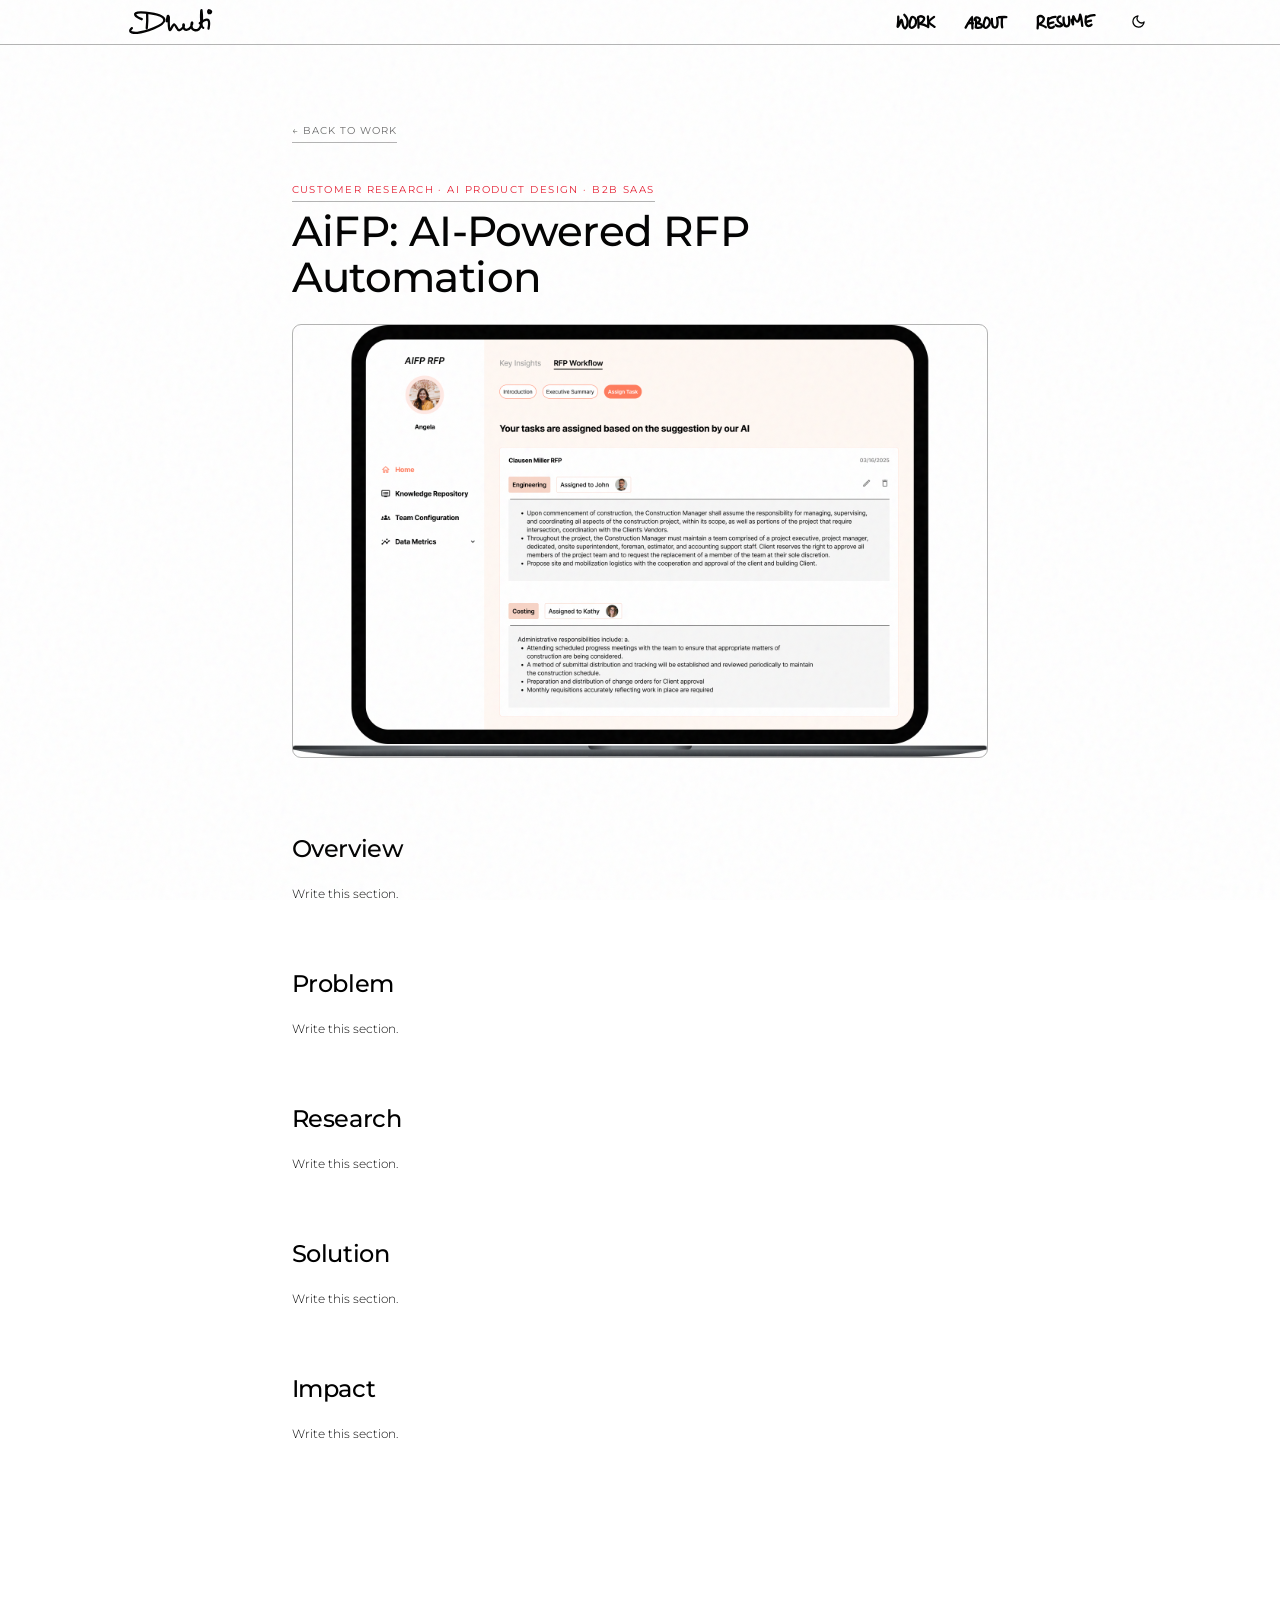
==== commit 63fb955b: "Resume tab update" ====
--- a/aifp.html
+++ b/aifp.html
@@ -53,7 +53,7 @@
                 </a>
             </li>
             <li>
-                <a href="#" class="nav-word-link" aria-label="Resume"> <!-- TODO: replace # with the Google Drive resume link -->
+                <a href="assets/Resume_Arundhuti_Bhattacharya.pdf" class="nav-word-link" aria-label="Resume" target="_blank" rel="noopener">
                     <svg class="nav-word" viewBox="0 0 414.04 106.5" xmlns="http://www.w3.org/2000/svg" aria-hidden="true">
                         <path d="M4.5,102c4-34.29,1.52-79.43,1.52-79.43,0,0,18.08-15.74,36.84-.5,14.19,11.52-.1,36.67-22.71,47.9-14.03,6.97,15.75,3.3,42.32,23.97" />
                         <path d="M80.72,30.04c-.29,3.81-12.23,69.11,15.9,69.14,17.24.02,23.24-9.71,23.24-9.71" />
--- a/styles.css
+++ b/styles.css
@@ -10,6 +10,19 @@
 :root {
     --font-serif: 'DM Serif Text', Georgia, serif;
     --font-sans: 'Montserrat', system-ui, sans-serif;
+    /* Side margins: 10% (or 5% on case studies) of the width, until the desktop
+       scale cap below is reached; past that the content stops widening and centres. */
+    --gutter: max(10%, calc((100% - 85.35rem) / 2));
+    --gutter-wide: max(5%, calc((100% - 96.02rem) / 2));
+}
+
+/* Desktop scaling: every size is in rem, so tying the root font size to the viewport
+   makes each page a scaled copy of the 1707px-wide reference screen (1rem = 16px there).
+   Capped at 20px (a 2134px-wide window); wider screens keep that size and centre. */
+@media (min-width: 1025px) {
+    html {
+        font-size: min(calc(100vw / 106.6875), 20px);
+    }
 }
 
 /* Night */
@@ -84,7 +97,7 @@
 }
 
 .sig-svg {
-    width: min(72vw, 576px);
+    width: min(72vw, 36rem);
     height: auto;
     overflow: visible;
 }
@@ -165,8 +178,8 @@
 }
 
 :focus-visible {
-    outline: 2px solid var(--highlight-color);
-    outline-offset: 3px;
+    outline: 0.125rem solid var(--highlight-color);
+    outline-offset: 0.1875rem;
 }
 
 html {
@@ -190,7 +203,7 @@
     position: fixed;
     top: 0;
     width: 100%;
-    padding: 0.7rem 10%;
+    padding: 0.7rem var(--gutter);
     display: flex;
     justify-content: space-between;
     align-items: center;
@@ -205,13 +218,13 @@
     letter-spacing: 0.05em;
     display: flex;
     align-items: center;
-    height: 36px;
+    height: 2.25rem;
 }
 
 /* Resting size once the signature relocates from the intro into the navbar */
 .sig-svg--nav {
     width: auto;
-    height: 36px;
+    height: 2.25rem;
     overflow: visible;
     display: block;
 }
@@ -238,7 +251,7 @@
 }
 
 .nav-word {
-    height: 20px;
+    height: 1.25rem;
     width: auto;
     overflow: visible;
     display: block;
@@ -266,11 +279,18 @@
     align-items: center;
     justify-content: center;
     padding: 0.5rem;
-    transition: opacity 0.3s ease, transform 0.3s ease;
-}
-
-.theme-toggle:hover {
-    opacity: 0.7;
+    transition: color 0.3s ease, transform 0.3s ease;
+}
+
+/* Overrides the icon's width/height="20" attributes so it scales with the page */
+.theme-toggle svg {
+    width: 1.25rem;
+    height: 1.25rem;
+}
+
+.theme-toggle:hover,
+.theme-toggle:focus-visible {
+    color: var(--highlight-color);
     transform: rotate(15deg);
 }
 
@@ -280,7 +300,7 @@
     display: flex;
     justify-content: center;
     align-items: center;
-    padding: 8rem 10% 0;
+    padding: 8rem var(--gutter) 0;
     /* padding top for navbar */
     position: relative;
 }
@@ -304,7 +324,7 @@
     text-align: left;
     z-index: 2;
     opacity: 0;
-    transform: translateY(30px);
+    transform: translateY(1.875rem);
     animation: fadeUp 1.2s cubic-bezier(0.16, 1, 0.3, 1) forwards 0.3s;
     animation-play-state: paused;
 }
@@ -327,14 +347,14 @@
     color: var(--text-muted);
     margin-bottom: 2rem;
     display: inline-block;
-    border-bottom: 2px solid var(--highlight-color);
+    border-bottom: 0.125rem solid var(--highlight-color);
     padding-bottom: 0.5rem;
 }
 
 .description {
     font-size: 1.15rem;
     color: var(--text-desc);
-    max-width: 750px;
+    max-width: 46.875rem;
     font-weight: 300;
     margin: 0 auto;
 }
@@ -344,7 +364,7 @@
     line-height: 1.35;
     font-weight: 400;
     color: var(--title-color);
-    max-width: 1440px;
+    max-width: 90rem;
     margin: 0;
 }
 
@@ -398,7 +418,7 @@
 
 .hero-statement .ticker-cursor {
     width: 0.05em;
-    min-width: 2px;
+    min-width: 0.125rem;
     height: 0.8em;
     border-radius: 1px;
     background: var(--highlight-color);
@@ -421,7 +441,7 @@
 
 .scroll-indicator {
     position: absolute;
-    bottom: 40px;
+    bottom: 2.5rem;
     left: 50%;
     transform: translateX(-50%);
     opacity: 0;
@@ -434,21 +454,21 @@
 }
 
 .mouse {
-    width: 26px;
-    height: 40px;
+    width: 1.625rem;
+    height: 2.5rem;
     border: 1px solid var(--mouse-border);
-    border-radius: 13px;
+    border-radius: 0.8125rem;
     position: relative;
 }
 
 .mouse::before {
     content: '';
     position: absolute;
-    width: 4px;
-    height: 4px;
+    width: 0.25rem;
+    height: 0.25rem;
     background: var(--highlight-color);
     border-radius: 50%;
-    top: 8px;
+    top: 0.5rem;
     left: 50%;
     transform: translateX(-50%);
     animation: scroll 2s cubic-bezier(0.15, 0.41, 0.69, 0.94) infinite;
@@ -461,18 +481,18 @@
     }
 
     100% {
-        transform: translate(-50%, 15px);
+        transform: translate(-50%, 0.9375rem);
         opacity: 0;
     }
 }
 
 /* Showcases */
 .showcases {
-    padding: 12rem 10%;
+    padding: 12rem var(--gutter);
 }
 
 .showcase-list {
-    max-width: 1400px;
+    max-width: 87.5rem;
 }
 
 .section-header {
@@ -494,13 +514,14 @@
 .showcase-item {
     display: flex;
     gap: 3rem;
-    align-items: center;
+    /* top-align so the tags line up with the top edge of the image */
+    align-items: flex-start;
     margin-bottom: 8rem;
     padding: 4rem;
     border: 1px solid var(--border-color);
-    border-radius: 12px;
+    border-radius: 0.75rem;
     opacity: 0;
-    transform: translateY(60px);
+    transform: translateY(3.75rem);
     transition: all 1s cubic-bezier(0.16, 1, 0.3, 1);
 }
 
@@ -525,29 +546,29 @@
     display: flex;
     align-items: center;
     justify-content: center;
-    padding: 7.5px 7px;
-    border-radius: 10.5px;
+    padding: 0.4688rem 0.4375rem;
+    border-radius: 0.6562rem;
     background-color: var(--text-main);
     pointer-events: none;
     opacity: 0;
-    transform: translate(14px, 18px) scale(0.6);
+    transform: translate(0.875rem, 1.125rem) scale(0.6);
     transform-origin: top left;
     transition: opacity 0.2s ease, transform 0.25s cubic-bezier(0.16, 1, 0.3, 1);
 }
 
 .view-cursor.is-active {
     opacity: 1;
-    transform: translate(14px, 18px) scale(1);
+    transform: translate(0.875rem, 1.125rem) scale(1);
 }
 
 [data-theme="light"] .view-cursor {
-    box-shadow: 0 0 0 1px var(--border-color), 0 4px 16px rgba(0, 0, 0, 0.08);
+    box-shadow: 0 0 0 1px var(--border-color), 0 0.25rem 1rem rgba(0, 0, 0, 0.08);
 }
 
 .view-cursor-label {
     font-family: var(--font-sans);
     font-weight: 400;
-    font-size: 10px;
+    font-size: 0.625rem;
     line-height: normal;
     color: var(--bg-color);
     white-space: nowrap;
@@ -588,7 +609,7 @@
     width: 100%;
     position: relative;
     overflow: hidden;
-    border-radius: 2px;
+    border-radius: 0.125rem;
     border: 1px solid var(--border-color);
     aspect-ratio: 16/9;
 }
@@ -603,7 +624,7 @@
 .metric {
     padding: 1.25rem;
     background-color: var(--metric-bg);
-    border-radius: 12px;
+    border-radius: 0.75rem;
 }
 
 .metric h4 {
@@ -654,8 +675,13 @@
     background: transparent;
 }
 
+/* Text column stretches to the card height; the sticky note (with its lead-in line, if any)
+   is pushed to the bottom so it lines up with the bottom edge of the visuals. */
 .showcase-info {
     flex: 1;
+    align-self: stretch;
+    display: flex;
+    flex-direction: column;
 }
 
 .showcase-meta {
@@ -691,21 +717,27 @@
 
 .showcase-title {
     font-size: 2.8rem;
-    margin-bottom: 1.5rem;
+    margin-bottom: 1rem;
     line-height: 1.1;
 }
 
 .showcase-desc {
     color: var(--showcase-desc);
     font-size: 1.1rem;
-    margin-bottom: 2.5rem;
-    line-height: 1.6;
+    margin-bottom: 1.5rem;
+    line-height: 1.5;
     font-weight: 400;
 }
 
-/* Lead-in line directly above a How-might-we box: tighter gap so they read as one unit. */
+/* Lead-in line directly above a How-might-we box: tighter gap so they read as one unit,
+   and it moves to the bottom of the column together with the note. */
 .showcase-desc--lead {
+    margin-top: auto;
     margin-bottom: 1rem;
+}
+
+.showcase-desc--lead + .showcase-hmw {
+    margin-top: 0;
 }
 
 /* How-might-we statement on a showcase card — a sticky note, slightly tilted,
@@ -713,11 +745,11 @@
 .showcase-hmw {
     position: relative;
     max-width: 22rem;
-    margin: 0.5rem 0 2.5rem 0.25rem;
-    padding: 1.75rem 1.5rem 1.5rem;
+    margin: auto 0 0 0.25rem;
+    padding: 1.25rem;
     background: linear-gradient(180deg, #FFF6B8 0%, #FFEE94 100%);
-    border-radius: 2px 2px 2px 18px / 2px 2px 2px 10px;
-    box-shadow: 0 1px 2px rgba(0, 0, 0, 0.08), 3px 8px 14px -6px rgba(0, 0, 0, 0.25);
+    border-radius: 0.125rem 0.125rem 0.125rem 1.125rem / 0.125rem 0.125rem 0.125rem 0.625rem;
+    box-shadow: 0 1px 0.125rem rgba(0, 0, 0, 0.08), 0.1875rem 0.5rem 0.875rem -6px rgba(0, 0, 0, 0.25);
     color: #E61E32;
     font-size: 1.2rem;
     font-weight: 500;
@@ -736,12 +768,23 @@
     height: 1.4rem;
     background: rgba(225, 225, 220, 0.6);
     border: 1px solid rgba(0, 0, 0, 0.05);
-    box-shadow: 0 1px 2px rgba(0, 0, 0, 0.06);
+    box-shadow: 0 1px 0.125rem rgba(0, 0, 0, 0.06);
     transform: translateX(-50%) rotate(2deg);
 }
 
 .showcase-item:hover .showcase-hmw {
     transform: rotate(0deg);
+}
+
+/* Green sticky note variant (Camino card) — a pastel take on the sage green in the Camino artwork. */
+.showcase-hmw--green {
+    background: linear-gradient(180deg, #E4EFD3 0%, #D3E5BC 100%);
+    transform: rotate(1.5deg);
+}
+
+/* Blue sticky note variant (Navigation Guide card) — a pastel take on the guide's "Initial Doctor Visits" blue. */
+.showcase-hmw--blue {
+    background: linear-gradient(180deg, #E4EFFC 0%, #D2E4F9 100%);
 }
 
 .view-btn {
@@ -759,13 +802,13 @@
 }
 
 .view-btn:hover .arrow {
-    transform: translateX(8px);
+    transform: translateX(0.5rem);
     color: var(--highlight-color);
 }
 
 /* About Section */
 .about {
-    padding: 12rem 10%;
+    padding: 12rem var(--gutter);
     background-color: var(--bg-secondary);
     display: flex;
     justify-content: flex-start;
@@ -774,7 +817,7 @@
 }
 
 .about-content {
-    max-width: 1200px;
+    max-width: 75rem;
     display: flex;
     align-items: center;
     gap: 4rem;
@@ -784,11 +827,11 @@
 
 .about-img-container {
     flex: 1;
-    max-width: 380px;
-    border-radius: 12px;
+    max-width: 23.75rem;
+    border-radius: 0.75rem;
     overflow: hidden;
     flex-shrink: 0;
-    box-shadow: 0 12px 30px var(--overlay-dark);
+    box-shadow: 0 0.75rem 1.875rem var(--overlay-dark);
     border: 1px solid var(--border-color);
     aspect-ratio: 2 / 3;
 }
@@ -802,7 +845,7 @@
 
 .about-text {
     flex: 2;
-    max-width: 700px;
+    max-width: 43.75rem;
 }
 
 .about-content h2 {
@@ -831,7 +874,7 @@
 
 /* Footer */
 .footer {
-    padding: 4rem 10%;
+    padding: 4rem var(--gutter);
     min-height: 100vh;
     display: flex;
     flex-direction: column;
@@ -856,7 +899,7 @@
     display: inline-block;
     padding: 1.2rem 4rem;
     border: 1px solid var(--contact-btn-border);
-    border-radius: 100px;
+    border-radius: 6.25rem;
     font-family: var(--font-serif);
     font-style: italic;
     font-size: 1.35rem;
@@ -889,21 +932,21 @@
 /* Chatbot Widget */
 .chatbot-container {
     position: fixed;
-    bottom: 30px;
-    right: 30px;
+    bottom: 1.875rem;
+    right: 1.875rem;
     z-index: 1000;
     font-family: var(--font-sans);
 }
 
 .chatbot-fab {
-    width: 60px;
-    height: 60px;
+    width: 3.75rem;
+    height: 3.75rem;
     border-radius: 50%;
     background-color: var(--highlight-color);
     color: var(--on-accent);
     border: none;
     cursor: pointer;
-    box-shadow: 0 8px 24px rgba(0, 0, 0, 0.2);
+    box-shadow: 0 0.5rem 1.5rem rgba(0, 0, 0, 0.2);
     display: flex;
     justify-content: center;
     align-items: center;
@@ -915,8 +958,8 @@
 }
 
 .chat-icon {
-    width: 28px;
-    height: 28px;
+    width: 1.75rem;
+    height: 1.75rem;
     transition: opacity 0.3s ease, transform 0.3s ease;
 }
 
@@ -928,14 +971,14 @@
 
 .chatbot-window {
     position: absolute;
-    bottom: 80px;
+    bottom: 5rem;
     right: 0;
-    width: 350px;
-    height: 460px;
+    width: 21.875rem;
+    height: 28.75rem;
     background-color: var(--bg-color);
     border: 1px solid var(--border-color);
-    border-radius: 16px;
-    box-shadow: 0 12px 32px var(--overlay-dark);
+    border-radius: 1rem;
+    box-shadow: 0 0.75rem 2rem var(--overlay-dark);
     display: flex;
     flex-direction: column;
     overflow: hidden;
@@ -945,7 +988,7 @@
 
 .chatbot-window.hidden {
     opacity: 0;
-    transform: scale(0.8) translateY(20px);
+    transform: scale(0.8) translateY(1.25rem);
     pointer-events: none;
 }
 
@@ -965,8 +1008,8 @@
 }
 
 .chatbot-avatar {
-    width: 36px;
-    height: 36px;
+    width: 2.25rem;
+    height: 2.25rem;
     border-radius: 50%;
     background-color: var(--highlight-color);
     color: var(--on-accent);
@@ -976,8 +1019,8 @@
 }
 
 .chatbot-avatar svg {
-    width: 22px;
-    height: 22px;
+    width: 1.375rem;
+    height: 1.375rem;
 }
 
 .chatbot-bot-info h4 {
@@ -993,15 +1036,15 @@
     color: #10B981;
     display: flex;
     align-items: center;
-    gap: 4px;
-    margin-top: 2px;
+    gap: 0.25rem;
+    margin-top: 0.125rem;
 }
 
 .chatbot-bot-info .status::before {
     content: '';
     display: inline-block;
-    width: 6px;
-    height: 6px;
+    width: 0.375rem;
+    height: 0.375rem;
     background-color: #10B981;
     border-radius: 50%;
 }
@@ -1011,7 +1054,7 @@
     border: none;
     color: var(--text-muted);
     cursor: pointer;
-    padding: 4px;
+    padding: 0.25rem;
     transition: color 0.2s ease;
     display: flex;
 }
@@ -1039,7 +1082,7 @@
 @keyframes fadeUpMsg {
     from {
         opacity: 0;
-        transform: translateY(10px);
+        transform: translateY(0.625rem);
     }
 
     to {
@@ -1059,7 +1102,7 @@
 
 .message-content {
     padding: 0.8rem 1.1rem;
-    border-radius: 14px;
+    border-radius: 0.875rem;
     font-size: 0.9rem;
     line-height: 1.5;
     word-wrap: break-word;
@@ -1068,14 +1111,14 @@
 .message.bot .message-content {
     background-color: var(--bg-secondary);
     color: var(--text-main);
-    border-bottom-left-radius: 4px;
+    border-bottom-left-radius: 0.25rem;
     border: 1px solid var(--border-color);
 }
 
 .message.user .message-content {
     background-color: var(--highlight-color);
     color: var(--on-accent);
-    border-bottom-right-radius: 4px;
+    border-bottom-right-radius: 0.25rem;
 }
 
 .chatbot-input-area {
@@ -1090,7 +1133,7 @@
     flex: 1;
     background-color: var(--bg-secondary);
     border: 1px solid var(--border-color);
-    border-radius: 20px;
+    border-radius: 1.25rem;
     padding: 0.6rem 1.2rem;
     color: var(--text-main);
     font-size: 0.9rem;
@@ -1112,8 +1155,8 @@
     color: var(--on-accent);
     border: none;
     border-radius: 50%;
-    width: 38px;
-    height: 38px;
+    width: 2.375rem;
+    height: 2.375rem;
     display: flex;
     justify-content: center;
     align-items: center;
@@ -1128,14 +1171,14 @@
 
 .typing-indicator {
     display: flex;
-    gap: 4px;
+    gap: 0.25rem;
     padding: 0.8rem 1.1rem;
     background-color: var(--bg-secondary);
-    border-radius: 14px;
-    border-bottom-left-radius: 4px;
+    border-radius: 0.875rem;
+    border-bottom-left-radius: 0.25rem;
     align-self: flex-start;
     border: 1px solid var(--border-color);
-    margin-bottom: 5px;
+    margin-bottom: 0.3125rem;
     display: none;
 }
 
@@ -1144,8 +1187,8 @@
 }
 
 .typing-dot {
-    width: 6px;
-    height: 6px;
+    width: 0.375rem;
+    height: 0.375rem;
     background-color: var(--text-muted);
     border-radius: 50%;
     animation: typing 1.4s infinite ease-in-out both;
@@ -1215,7 +1258,7 @@
     }
 
     .about-img-container {
-        max-width: 280px;
+        max-width: 17.5rem;
     }
 }
 
@@ -1225,18 +1268,18 @@
     }
 
     .chatbot-window {
-        width: calc(100vw - 40px);
+        width: calc(100vw - 2.5rem);
         height: 65vh;
         right: -15px;
-        bottom: 70px;
+        bottom: 4.375rem;
     }
 }
 
 /* Case study pages */
 .case-study {
-    max-width: 1100px;
+    max-width: 68.75rem;
     margin: 0 auto;
-    padding: 10rem 5% 8rem;
+    padding: 10rem var(--gutter-wide) 8rem;
 }
 
 .case-back {
@@ -1252,11 +1295,12 @@
 
 .case-hero .showcase-title {
     font-size: 3.5rem;
+    margin-bottom: 1.5rem;
 }
 
 .case-cover {
     width: 100%;
-    border-radius: 12px;
+    border-radius: 0.75rem;
     border: 1px solid var(--border-color);
     margin: 2rem 0 6rem;
     display: block;
@@ -1280,7 +1324,7 @@
 
 @media (max-width: 768px) {
     .case-study {
-        padding: 7rem 16px 5rem;
+        padding: 7rem 1rem 5rem;
     }
 
     .case-hero .showcase-title {
@@ -1290,9 +1334,9 @@
 
 /* Case study wireframe (shared by all case study pages) */
 .cs {
-    max-width: 1200px;
+    max-width: 90rem;
     margin: 0 auto;
-    padding: 9rem 5% 6rem;
+    padding: 6rem var(--gutter-wide) 6rem;
 }
 
 .cs h2 {
@@ -1322,7 +1366,17 @@
 
 /* Hero */
 .cs-hero {
-    margin-bottom: 3rem;
+    margin-bottom: 1.25rem;
+}
+
+.cs-hero .cs-subtitle {
+    margin-bottom: 0;
+}
+
+/* Cover image sits right under the hero */
+.cs-hero + .cs-img {
+    margin-top: 0;
+    margin-bottom: 5rem;
 }
 
 .cs-tags {
@@ -1330,24 +1384,28 @@
     display: flex;
     flex-wrap: wrap;
     gap: 0.5rem;
-    margin-bottom: 1rem;
-}
-
+    margin-bottom: 0.75rem;
+}
+
+/* Same pill look as the home page .showcase-tag */
 .cs-tags li {
-    padding: 0.4rem 0.9rem;
-    border: 1px solid var(--mouse-border);
+    background: var(--pill-bg);
+    color: var(--text-main);
     border-radius: 999px;
-    font-size: 0.75rem;
+    padding: 0.525em 0.9em;
+    font-size: 0.8rem;
+    line-height: 1.2;
     text-transform: uppercase;
-    letter-spacing: 0.12em;
-    color: var(--text-muted);
+    letter-spacing: 0.1em;
+    white-space: nowrap;
 }
 
 .cs-title {
-    font-size: clamp(2.4rem, 5vw, 4rem);
-    line-height: 1.1;
-    margin: 0.5rem 0 1.5rem;
-    max-width: 18ch;
+    /* Sized so the title stays on one line at desktop widths */
+    font-size: clamp(1.3rem, calc(2.9vw - 0.5rem), 2.15rem);
+    font-weight: 600;
+    line-height: 1.15;
+    margin: 0 0 0.75rem;
 }
 
 .cs-subtitle {
@@ -1373,7 +1431,7 @@
     margin-bottom: 0.4rem;
 }
 
-/* Inside a section (e.g. TL;DR) the details sit right under the label, no divider */
+/* Inside a section (e.g. Summary) the details sit right under the label, no divider */
 .cs-section .cs-details {
     margin-top: 0;
     padding-top: 0;
@@ -1382,6 +1440,20 @@
 
 .cs-details dd {
     font-weight: 400;
+}
+
+.cs-partner-logo {
+    display: block;
+    width: 100%;
+    max-width: 15rem;
+    height: auto;
+}
+
+/* Logo text is dark on transparent, so give it a light backing in night mode */
+:root:not([data-theme="light"]) .cs-partner-logo {
+    background: #FFFFFF;
+    padding: 0.6rem 0.8rem;
+    border-radius: 0.5rem;
 }
 
 /* Image placeholders */
@@ -1393,7 +1465,7 @@
     aspect-ratio: 16 / 9;
     margin: 2rem 0 0.5rem;
     border: 1px dashed var(--mouse-border);
-    border-radius: 12px;
+    border-radius: 0.75rem;
     background-color: var(--bg-secondary);
     color: var(--text-muted);
     font-size: 0.8rem;
@@ -1416,7 +1488,7 @@
     width: 100%;
     height: auto;
     margin: 2rem 0 0.5rem;
-    border-radius: 12px;
+    border-radius: 0.75rem;
 }
 
 .cs .cs-caption {
@@ -1427,14 +1499,13 @@
 /* Body with sticky table of contents */
 .cs-layout {
     display: grid;
-    grid-template-columns: 180px 1fr;
+    grid-template-columns: 11.25rem 1fr;
     gap: 4rem;
-    margin-top: 5rem;
 }
 
 .cs-toc {
     position: sticky;
-    top: 7rem;
+    top: 6rem;
     align-self: start;
 }
 
@@ -1443,16 +1514,17 @@
     display: flex;
     flex-direction: column;
     gap: 0.6rem;
-    margin-top: 1rem;
 }
 
 .cs-toc a {
     font-size: 0.9rem;
     color: var(--text-muted);
-}
-
-.cs-toc a:hover {
-    color: var(--text-main);
+    transition: color 0.2s ease;
+}
+
+.cs-toc a:hover,
+.cs-toc a:focus-visible {
+    color: var(--highlight-color);
     opacity: 1;
 }
 
@@ -1463,17 +1535,22 @@
 .cs-section {
     padding-bottom: 6rem;
     margin-bottom: 6rem;
-    border-bottom: 1px solid var(--border-color);
     scroll-margin-top: 6rem;
 }
 
 .cs-section:last-child {
-    border-bottom: none;
     margin-bottom: 0;
 }
 
 .cs-eyebrow {
     margin-bottom: 1rem;
+}
+
+/* Section names (Summary, Problem…) in a softened tint of the highlight red */
+.cs-section > .cs-eyebrow {
+    font-size: 0.85rem;
+    font-weight: 600;
+    color: color-mix(in srgb, var(--highlight-color) 75%, var(--bg-color));
 }
 
 /* Grids & cards */
@@ -1494,7 +1571,7 @@
 .cs-card {
     padding: 1.75rem;
     border: 1px solid var(--border-color);
-    border-radius: 12px;
+    border-radius: 0.75rem;
 }
 
 .cs-stats {
@@ -1503,7 +1580,7 @@
 
 .cs-stat {
     padding: 1.75rem;
-    border-radius: 12px;
+    border-radius: 0.75rem;
     background-color: var(--bg-secondary);
 }
 
@@ -1523,9 +1600,9 @@
     gap: 2rem;
     margin: 2rem 0;
     padding: 2rem;
-    border-left: 3px solid var(--highlight-color);
+    border-left: 0.1875rem solid var(--highlight-color);
     background-color: var(--bg-secondary);
-    border-radius: 0 12px 12px 0;
+    border-radius: 0 0.75rem 0.75rem 0;
 }
 
 .cs-callout .cs-stat-num {
@@ -1546,6 +1623,16 @@
     color: var(--showcase-desc);
     font-weight: 300;
     line-height: 1.7;
+}
+
+/* Collaborator names: plain lines, no bullets */
+#collaborators .cs-list {
+    list-style: none;
+    padding-left: 0;
+}
+
+#collaborators .cs-subhead {
+    margin-top: 0;
 }
 
 .cs-subhead {
@@ -1565,7 +1652,7 @@
 .cs-process li {
     counter-increment: step;
     padding-top: 1rem;
-    border-top: 2px solid var(--border-color);
+    border-top: 0.125rem solid var(--border-color);
 }
 
 .cs-process li::before {
@@ -1580,6 +1667,10 @@
     font-size: 0.85rem;
 }
 
+.cs-process--4 {
+    grid-template-columns: repeat(4, 1fr);
+}
+
 /* Insights */
 .cs-insights {
     display: flex;
@@ -1606,7 +1697,7 @@
     margin-top: 3rem;
     padding: 2.5rem;
     border: 1px solid var(--border-color);
-    border-radius: 12px;
+    border-radius: 0.75rem;
 }
 
 .cs .cs-quote p {
@@ -1647,7 +1738,7 @@
     position: relative;
     aspect-ratio: 16 / 9;
     margin: 2rem 0 0.5rem;
-    border-radius: 12px;
+    border-radius: 0.75rem;
     overflow: hidden;
     background: var(--bg-secondary);
 }
@@ -1675,7 +1766,6 @@
     .cs-layout {
         grid-template-columns: 1fr;
         gap: 0;
-        margin-top: 3rem;
     }
 
     .cs-toc {
@@ -1689,7 +1779,7 @@
 
 @media (max-width: 768px) {
     .cs {
-        padding: 7rem 16px 4rem;
+        padding: 5.5rem 1rem 4rem;
     }
 
     .cs-details {
@@ -1716,4 +1806,36 @@
         padding-bottom: 4rem;
         margin-bottom: 4rem;
     }
-}+}
+
+/* Desktop: swap viewport-based type for the size it reaches on the reference screen, in rem,
+   so headings scale with everything else and stop growing at the cap. */
+@media (min-width: 1025px) {
+    .hero-statement {
+        font-size: 2.1rem;
+    }
+
+    .hero-statement-lead {
+        font-size: 4.5rem;
+    }
+
+    .footer h2 {
+        font-size: 5rem;
+    }
+
+    .cs-title {
+        font-size: 2.15rem;
+    }
+
+    /* Keyword pills stay on one line, as on the reference screen. */
+    .showcase-meta.showcase-tags {
+        flex-wrap: nowrap;
+    }
+
+    /* Longer tag sets: slightly smaller pills so they stay on one line; wrap as a fallback
+       rather than widening the text column and shrinking the image. */
+    .showcase-meta.showcase-tags.showcase-tags--compact {
+        font-size: 0.72rem;
+        flex-wrap: wrap;
+    }
+}
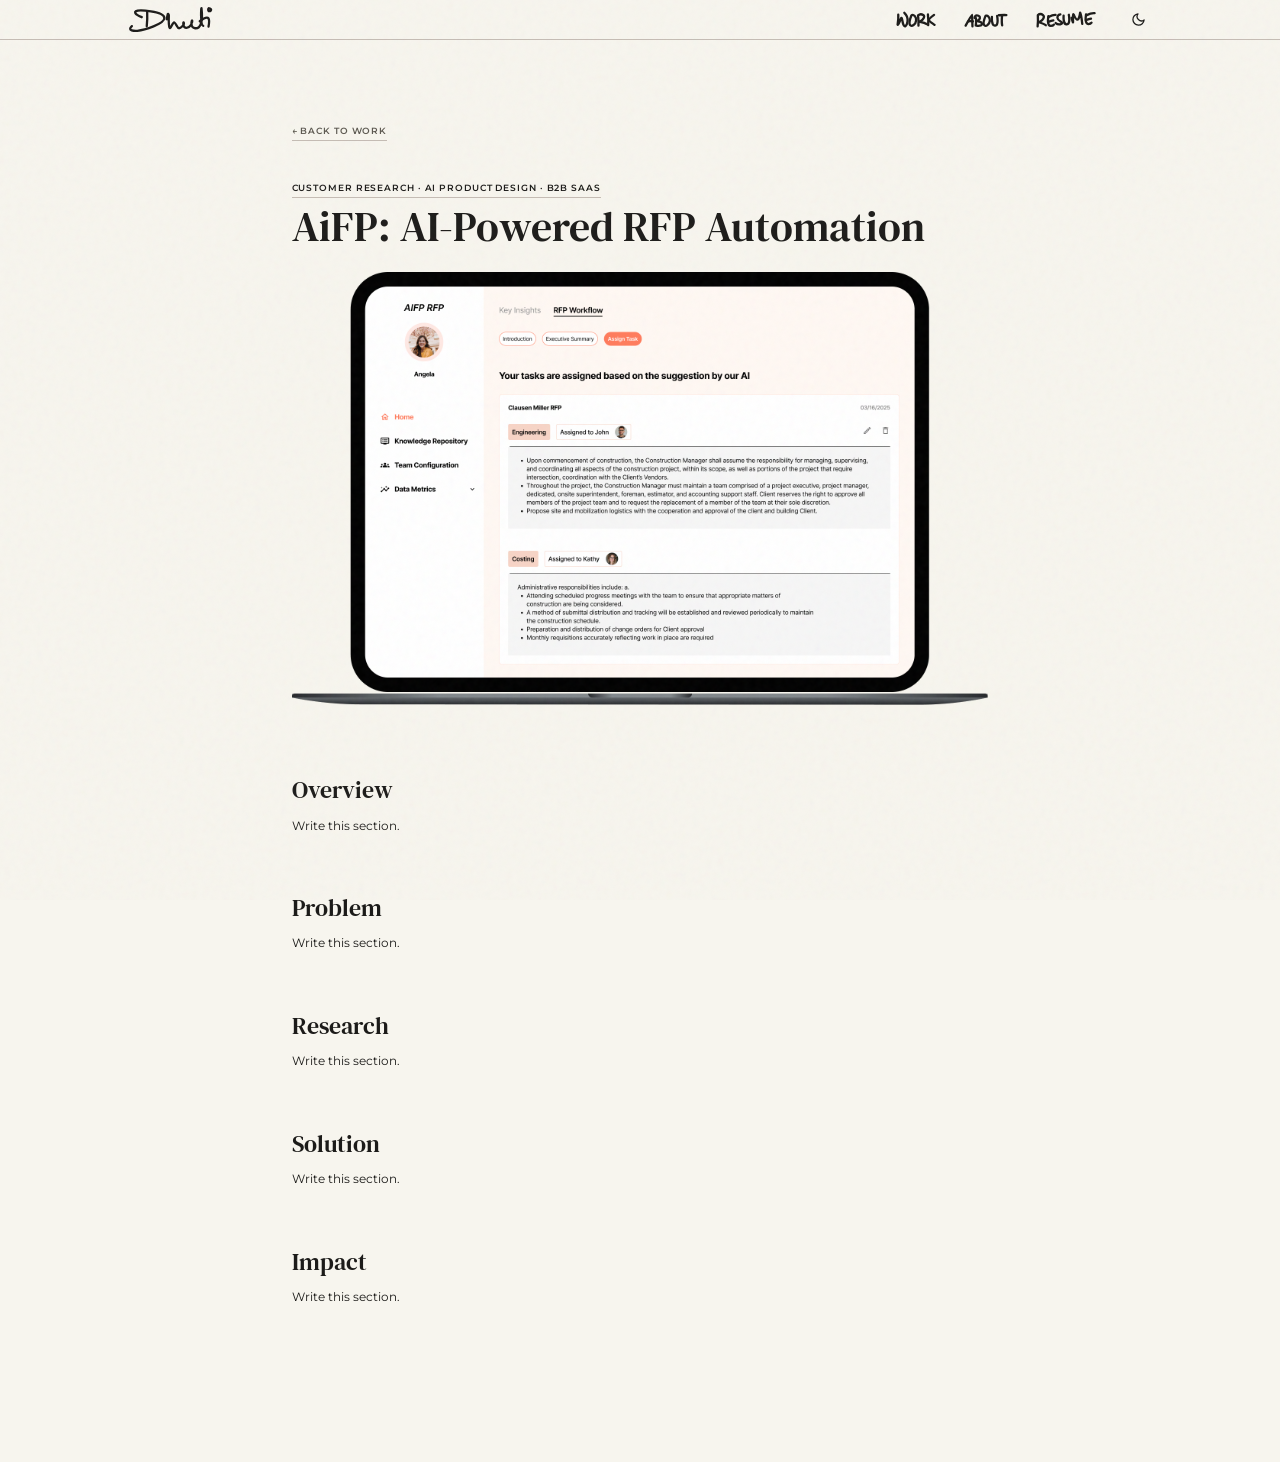
==== commit d4cc6b24: "10_13_updates" ====
--- a/aifp.html
+++ b/aifp.html
@@ -9,8 +9,9 @@
     <link rel="preconnect" href="https://fonts.googleapis.com">
     <link rel="preconnect" href="https://fonts.gstatic.com" crossorigin>
     <link
-        href="https://fonts.googleapis.com/css2?family=DM+Serif+Text:ital@0;1&family=Montserrat:wght@300;400;500;600&display=swap"
+        href="https://fonts.googleapis.com/css2?family=Fuzzy+Bubbles&family=DM+Serif+Text:ital@0;1&family=Montserrat:wght@300;400;500;600&display=swap"
         rel="stylesheet">
+    <link rel="stylesheet" href="sketchbook.css">
 </head>
 
 <body>
@@ -53,7 +54,7 @@
                 </a>
             </li>
             <li>
-                <a href="assets/Resume_Arundhuti_Bhattacharya.pdf" class="nav-word-link" aria-label="Resume" target="_blank" rel="noopener">
+                <a href="assets/Arundhuti_Bhattacharya_Resume.pdf" class="nav-word-link" aria-label="Resume" target="_blank" rel="noopener">
                     <svg class="nav-word" viewBox="0 0 414.04 106.5" xmlns="http://www.w3.org/2000/svg" aria-hidden="true">
                         <path d="M4.5,102c4-34.29,1.52-79.43,1.52-79.43,0,0,18.08-15.74,36.84-.5,14.19,11.52-.1,36.67-22.71,47.9-14.03,6.97,15.75,3.3,42.32,23.97" />
                         <path d="M80.72,30.04c-.29,3.81-12.23,69.11,15.9,69.14,17.24.02,23.24-9.71,23.24-9.71" />
--- a/styles.css
+++ b/styles.css
@@ -614,6 +614,34 @@
     aspect-ratio: 16/9;
 }
 
+/* Split card (Navigation Guide): tags + title span the full width on top, then the image sits
+   beside the description and sticky note, so both columns end up about the same height. */
+.showcase-item--split {
+    flex-wrap: wrap;
+    row-gap: 2rem;
+}
+
+.showcase-head {
+    flex-basis: 100%;
+}
+
+.showcase-head .showcase-title {
+    margin-bottom: 0;
+}
+
+/* Title sized to exactly span the card width, so it ends flush with the image's right edge.
+   27.95 ≈ the Camino title's width in ems; change it if the title text changes. */
+@media (min-width: 1025px) {
+    .showcase-head:has(.showcase-title--fit) {
+        container-type: inline-size;
+    }
+
+    .showcase-head .showcase-title--fit {
+        font-size: calc(100cqi / 27.95);
+        white-space: nowrap;
+    }
+}
+
 .showcase-metrics {
     display: grid;
     grid-template-columns: repeat(3, 1fr);
@@ -1594,6 +1622,11 @@
     margin-bottom: 0.75rem;
 }
 
+.cs-stat-unit {
+    font-size: 1.25rem;
+    font-weight: 500;
+}
+
 .cs-callout {
     display: flex;
     align-items: center;
@@ -1671,26 +1704,81 @@
     grid-template-columns: repeat(4, 1fr);
 }
 
-/* Insights */
+/* Insights: a fanned stack of cards (from the Camino deck). Hovering or focusing a
+   card straightens it and lifts it above the rest. Positions are percentages of the
+   stack and type is in cqw, so the whole fan scales as one piece. */
 .cs-insights {
-    display: flex;
-    flex-direction: column;
-    gap: 2.5rem;
-    margin-top: 2rem;
+    position: relative;
+    container-type: inline-size;
+    aspect-ratio: 1807 / 720;
+    margin: 3rem 0 1rem;
 }
 
 .cs-insight {
-    display: grid;
-    grid-template-columns: 4rem 1fr;
-    gap: 1rem;
-}
-
-.cs-insight-num {
+    --rot: 0deg;
+    position: absolute;
+    width: 43%;
+    height: 78%;
+    padding: 3cqw 3.2cqw;
+    border-radius: 1.6cqw;
+    background: var(--card-bg);
+    color: #2B2B2B;
+    box-shadow: 0 0.3cqw 1.2cqw rgba(0, 0, 0, 0.12);
+    transform: rotate(var(--rot));
+    transition: transform 0.35s cubic-bezier(0.2, 0.8, 0.2, 1), box-shadow 0.35s ease;
+    cursor: default;
+    outline: none;
+}
+
+.cs-insight:nth-child(1) { --card-bg: #EBBFDC; --rot: 0deg;  left: 0;   top: 4%; z-index: 1; }
+.cs-insight:nth-child(2) { --card-bg: #FFE39B; --rot: -4deg; left: 11%; top: 11%; z-index: 2; }
+.cs-insight:nth-child(3) { --card-bg: #BACBEA; --rot: 2deg;  left: 26%; top: 1%; z-index: 3; }
+.cs-insight:nth-child(4) { --card-bg: #AAB97E; --rot: -1deg; left: 41%; top: 9%; z-index: 4; }
+.cs-insight:nth-child(5) { --card-bg: #FFE39B; --rot: 4deg;  left: 56%; top: 3%; z-index: 5; }
+
+.cs-insight:hover,
+.cs-insight:focus-visible {
+    z-index: 10;
+    transform: translateY(-4%) rotate(0deg) scale(1.05);
+    box-shadow: 0 1.2cqw 3cqw rgba(0, 0, 0, 0.22);
+}
+
+.cs-insight:focus-visible {
+    outline: 2px solid var(--text-main);
+    outline-offset: 4px;
+}
+
+.cs .cs-insight-num {
     font-family: var(--font-sans);
     font-weight: 600;
-    font-size: 2rem;
-    color: var(--highlight-color);
+    font-size: 1.5cqw;
+    letter-spacing: 0.04em;
+    text-transform: uppercase;
+    color: inherit;
     line-height: 1;
+    margin-bottom: 4cqw;
+}
+
+.cs .cs-insight h3 {
+    font-size: 1.5cqw;
+    font-weight: 600;
+    color: inherit;
+    margin-bottom: 1cqw;
+    opacity: 0.7;
+}
+
+.cs .cs-insight p:last-child {
+    font-family: var(--font-sans);
+    font-size: 2.1cqw;
+    font-weight: 500;
+    line-height: 1.35;
+    color: inherit;
+}
+
+@media (prefers-reduced-motion: reduce) {
+    .cs-insight {
+        transition: none;
+    }
 }
 
 .cs-quote {
@@ -1782,6 +1870,51 @@
         padding: 5.5rem 1rem 4rem;
     }
 
+    /* Too narrow to read a fan: stack the insight cards instead */
+    .cs-insights {
+        aspect-ratio: auto;
+        display: flex;
+        flex-direction: column;
+        gap: 1rem;
+        container-type: normal;
+    }
+
+    .cs-insight {
+        position: static;
+        width: 100%;
+        height: auto;
+        padding: 1.5rem;
+        border-radius: 1rem;
+        transform: rotate(calc(var(--rot) / 3));
+    }
+
+    .cs-insight:hover,
+    .cs-insight:focus-visible {
+        transform: none;
+        box-shadow: 0 0.2rem 0.8rem rgba(0, 0, 0, 0.12);
+    }
+
+    .cs .cs-insight-num,
+    .cs .cs-insight h3 {
+        font-size: 0.75rem;
+    }
+
+    .cs .cs-insight-num {
+        margin-bottom: 1rem;
+    }
+
+    .cs .cs-insight h3 {
+        margin-bottom: 0.4rem;
+    }
+
+    .cs .cs-insight p:last-child {
+        font-size: 1.05rem;
+    }
+
+    .cs-insights-hint {
+        display: none;
+    }
+
     .cs-details {
         grid-template-columns: 1fr 1fr;
     }
--- a/sketchbook.css
+++ b/sketchbook.css
@@ -0,0 +1,832 @@
+/* Sketchbook design system (https://claude.ai/artifact/Nmqxyf3GSWXyuF49HeTA9v), layered over
+   styles.css: same markup and behaviour, restyled with the system's tokens.
+   Load after styles.css, with Fuzzy Bubbles added to the Google Fonts request. */
+
+/* Tokens, as named in the design system */
+:root {
+    --paper: #f7f5ee;
+    --paper-warm: #efe7de;
+    --ink: #1c1b19;
+    --ink-muted: #5c5850;
+    --line: #c5bcb4;
+    --marker: #f6da33;
+    --cobalt: #6a88f0;
+    --tangerine: #fe7348;
+    --chair-red: #e4502e;
+    --leaf: #cedaa4;
+
+    --font-serif: "DM Serif Text", Georgia, serif;
+    --font-sans: "Montserrat", system-ui, sans-serif;
+    --font-hand: "Fuzzy Bubbles", "Comic Sans MS", cursive;
+
+    --space-2: 0.5rem;
+    --space-4: 1rem;
+    --space-8: 2rem;
+    --space-16: 4rem;
+
+    --radius-none: 0;
+    --radius-sm: 0.25rem;
+    --radius-full: 9999px;
+}
+
+/* Map the site's variables onto the system (day) */
+:root,
+[data-theme="light"] {
+    --bg-color: var(--paper);
+    --bg-secondary: var(--paper-warm);
+    --text-main: var(--ink);
+    --title-color: var(--ink);
+    --text-muted: var(--ink-muted);
+    --text-desc: var(--ink);
+    --showcase-desc: var(--ink);
+    --metric-text: var(--ink);
+    --metric-label: var(--ink-muted);
+    --metric-bg: var(--paper);
+    --accent: var(--ink);
+    --on-accent: var(--ink);
+    --border-color: var(--line);
+    --mouse-border: var(--ink);
+    --contact-btn-border: var(--ink);
+    --highlight-color: var(--chair-red);
+    --ticker-bg: var(--marker);
+    --pill-bg: #e4d9cb;
+    --pill-border: #a99d90;
+    --overlay-dark: transparent;
+    --card-bg: var(--paper-warm);
+    --about-bg: var(--leaf);
+    --focus: var(--ink);
+}
+
+/* Night: not in the system yet; the same tokens inverted (paper on ink).
+   Colour blocks keep their values and ink text. */
+[data-theme="dark"] {
+    --bg-color: var(--ink);
+    --bg-secondary: #2a2825;
+    --text-main: var(--paper);
+    --title-color: var(--paper);
+    --text-muted: #b8b1a6;
+    --text-desc: var(--paper);
+    --showcase-desc: var(--paper);
+    --metric-text: var(--paper);
+    --metric-label: #b8b1a6;
+    --metric-bg: var(--ink);
+    --border-color: #4a463f;
+    --mouse-border: var(--paper);
+    --contact-btn-border: var(--paper);
+    --pill-bg: #46423c;
+    --pill-border: #736c62;
+    --card-bg: #2a2825;
+    --about-bg: #2a2825;
+    --focus: var(--paper);
+}
+
+body {
+    font-size: 1rem;
+    line-height: 1.625rem;
+}
+
+::selection {
+    background: var(--marker);
+    color: var(--ink);
+}
+
+:focus-visible {
+    outline: 2px solid var(--focus);
+    outline-offset: 0.1875rem;
+}
+
+a:hover {
+    color: var(--text-main);
+    text-decoration: underline;
+    text-decoration-color: var(--marker);
+    text-decoration-thickness: 0.2em;
+    text-underline-offset: 0.15em;
+}
+
+.showcase-link:hover {
+    text-decoration: none;
+}
+
+/* Type: serif headings (display-xl / display / title) */
+h1,
+h2,
+h3 {
+    font-family: var(--font-serif);
+    font-weight: 400;
+    letter-spacing: 0;
+}
+
+/* label: tags, nav, metadata */
+.showcase-meta,
+.hero-skills,
+.metric h4,
+.footer-bottom,
+.socials {
+    font-family: var(--font-sans);
+    font-size: 0.75rem;
+    line-height: 1rem;
+    font-weight: 600;
+    letter-spacing: 0.1em;
+    text-transform: uppercase;
+}
+
+/* Nav */
+.navbar {
+    padding: var(--space-2) var(--gutter);
+    border-bottom: 1px solid var(--border-color);
+}
+
+/* Nav words and the theme toggle take chair red on hover (strokes follow currentColor) */
+.nav-word-link {
+    transition: color 0.3s ease;
+}
+
+.nav-word-link:hover,
+.nav-word-link:focus-visible,
+.theme-toggle:hover,
+.theme-toggle:focus-visible {
+    color: var(--chair-red);
+    text-decoration: none;
+}
+
+/* Hero */
+.hero-statement {
+    font-family: var(--font-sans);
+    color: var(--title-color);
+}
+
+.hero-statement-lead {
+    font-family: var(--font-serif);
+    font-weight: 400;
+    font-size: 4.5rem;
+    line-height: 0.95;
+    letter-spacing: -0.0625rem;
+    margin-bottom: var(--space-8);
+}
+
+.hero-statement .ticker {
+    background: var(--marker);
+    color: var(--ink);
+    border-radius: var(--radius-full);
+}
+
+.hero-statement .ticker-dot {
+    background: var(--chair-red);
+}
+
+.hero-statement .ticker-cursor {
+    background: var(--ink);
+}
+
+.hero-skills {
+    gap: var(--space-2);
+    margin-top: var(--space-8);
+    color: var(--ink);
+}
+
+/* Tags: square paper cut-outs. The hero's four take the system's blocks. */
+.showcase-tag {
+    border-radius: var(--radius-none);
+    background: var(--pill-bg);
+    border: 1px solid var(--pill-border);
+    color: var(--text-main);
+    padding: var(--space-2) 0.75rem;
+    letter-spacing: 0.1em;
+}
+
+.hero-skills .showcase-tag {
+    border-color: transparent;
+    color: var(--ink);
+}
+
+.hero-skills .showcase-tag:nth-child(1) { background: var(--cobalt); }
+.hero-skills .showcase-tag:nth-child(2) { background: var(--tangerine); }
+.hero-skills .showcase-tag:nth-child(3) { background: var(--marker); }
+.hero-skills .showcase-tag:nth-child(4) { background: var(--leaf); }
+
+.mouse {
+    border: 2px solid var(--mouse-border);
+}
+
+.mouse::before {
+    background: var(--chair-red);
+}
+
+/* Selected work */
+.showcases {
+    padding: var(--space-16) var(--gutter);
+}
+
+.section-header {
+    margin-bottom: var(--space-16);
+}
+
+.section-header h2 {
+    font-size: 2.75rem;
+    line-height: 1.05;
+    margin-bottom: var(--space-4);
+}
+
+.section-header p {
+    color: var(--text-muted);
+    font-size: 1rem;
+    line-height: 1.625rem;
+    font-weight: 400;
+    max-width: 68ch;
+}
+
+/* Cards: square, no shadow, set apart by a paper-warm ground */
+.showcase-item {
+    gap: var(--space-8);
+    padding: var(--space-8);
+    margin-bottom: var(--space-16);
+    border: none;
+    border-radius: var(--radius-none);
+    background: var(--card-bg);
+}
+
+.showcase-visuals {
+    gap: var(--space-8);
+}
+
+.showcase-image-container {
+    border: none;
+    border-radius: var(--radius-none);
+}
+
+.showcase-metrics {
+    gap: var(--space-4);
+}
+
+.metric {
+    padding: var(--space-4);
+    border-radius: var(--radius-none);
+    background: var(--metric-bg);
+}
+
+.metric h4 {
+    color: var(--metric-label);
+    margin-bottom: var(--space-2);
+}
+
+.metric p {
+    font-size: 0.875rem;
+    line-height: 1.375rem;
+    font-weight: 400;
+}
+
+/* Marker swipe behind the key phrases */
+.highlight {
+    font-weight: 600;
+    color: var(--ink);
+    background: var(--marker);
+    border-radius: var(--radius-full);
+    padding: 0 0.3em;
+    -webkit-box-decoration-break: clone;
+    box-decoration-break: clone;
+}
+
+.showcase-meta {
+    color: var(--text-main);
+    border-bottom-color: var(--border-color);
+}
+
+.showcase-meta.showcase-tags {
+    gap: var(--space-2);
+    margin-bottom: var(--space-4);
+}
+
+.showcase-title {
+    font-size: 2.75rem;
+    line-height: 1.05;
+    margin-bottom: var(--space-4);
+}
+
+.showcase-desc {
+    font-size: 1.125rem;
+    line-height: 1.75rem;
+    margin-bottom: var(--space-4);
+}
+
+/* How-might-we notes: flat colour blocks with a handwritten note, tilted, no shadow */
+.showcase-hmw {
+    background: var(--marker);
+    color: var(--ink);
+    border-radius: var(--radius-none);
+    box-shadow: none;
+    max-width: 26rem;
+    padding: 1.5rem;
+    font-family: var(--font-hand);
+    font-size: 1.25rem;
+    line-height: 1.4;
+    font-weight: 400;
+    -webkit-text-stroke: 0.45px currentColor; /* a touch heavier than regular; bold is too much */
+}
+
+/* Keep the lead-in line and the note right under the description instead of pinned to
+   the bottom of the column; the extra top margin clears the tape strip. */
+.showcase-desc--lead {
+    margin-top: 0;
+}
+
+.showcase-hmw {
+    margin-top: var(--space-4);
+}
+
+.showcase-desc--lead + .showcase-hmw {
+    margin-top: var(--space-4);
+}
+
+.showcase-hmw::before {
+    background: var(--paper);
+    border: 1px solid var(--line);
+    box-shadow: none;
+}
+
+.showcase-hmw--blue {
+    background: var(--cobalt);
+}
+
+.showcase-hmw--green {
+    background: var(--leaf);
+}
+
+/* "View case study" cursor pill */
+.view-cursor {
+    background-color: var(--ink);
+    border-radius: var(--radius-sm);
+    padding: var(--space-2);
+}
+
+[data-theme="light"] .view-cursor {
+    box-shadow: none;
+}
+
+[data-theme="dark"] .view-cursor {
+    background-color: var(--marker);
+}
+
+.view-cursor-label {
+    color: var(--paper);
+    font-size: 0.75rem;
+    font-weight: 600;
+    letter-spacing: 0.1em;
+    text-transform: uppercase;
+}
+
+[data-theme="dark"] .view-cursor-label {
+    color: var(--ink);
+}
+
+/* About: a leaf wash */
+.about {
+    padding: var(--space-16) var(--gutter);
+    background: var(--about-bg);
+    border-top: none;
+    border-bottom: none;
+}
+
+.about-content {
+    gap: var(--space-16);
+}
+
+.about-img-container {
+    border: none;
+    border-radius: var(--radius-none);
+    box-shadow: none;
+}
+
+.about-content h2 {
+    font-size: 2.75rem;
+    line-height: 1.05;
+    margin-bottom: var(--space-4);
+}
+
+/* note: the subtitle is a margin note */
+.about-subtitle {
+    font-family: var(--font-hand);
+    font-style: normal;
+    font-weight: 400;
+    font-size: 1.125rem;
+    line-height: 1.4;
+    color: var(--text-main);
+    margin-bottom: var(--space-8);
+    transform: rotate(-1deg);
+    transform-origin: left center;
+}
+
+.about-content p {
+    font-size: 1rem;
+    line-height: 1.625rem;
+    margin-bottom: var(--space-4);
+}
+
+/* Footer */
+.footer {
+    padding: var(--space-16) var(--gutter) var(--space-8);
+}
+
+.footer h2 {
+    font-size: 4.5rem;
+    line-height: 0.95;
+    letter-spacing: -0.0625rem;
+    margin-bottom: var(--space-8);
+}
+
+.contact-btn {
+    padding: var(--space-4) var(--space-8);
+    border: 2px solid var(--contact-btn-border);
+    border-radius: var(--radius-sm);
+    font-family: var(--font-sans);
+    font-style: normal;
+    font-size: 1rem;
+    line-height: 1.625rem;
+    font-weight: 600;
+    transition: background-color 0.3s ease, color 0.3s ease, border-color 0.3s ease;
+}
+
+.contact-btn:hover {
+    background: var(--marker);
+    color: var(--ink);
+    border-color: var(--ink);
+    text-decoration: none;
+}
+
+.footer-bottom {
+    padding-top: var(--space-8);
+    border-top: 1px solid var(--border-color);
+    color: var(--text-muted);
+}
+
+.socials {
+    gap: var(--space-8);
+}
+
+@media (max-width: 1024px) {
+    .showcase-item {
+        gap: var(--space-8);
+        padding: var(--space-4);
+        margin-bottom: var(--space-16);
+    }
+
+    .showcase-metrics {
+        gap: var(--space-4);
+    }
+
+    .hero-statement-lead,
+    .footer h2 {
+        font-size: 2.75rem;
+        line-height: 1.05;
+    }
+
+    .section-header h2,
+    .showcase-title,
+    .about-content h2 {
+        font-size: 1.625rem;
+        line-height: 1.2;
+    }
+
+    .about-content {
+        gap: var(--space-8);
+    }
+
+    .about-subtitle {
+        transform-origin: center;
+    }
+}
+
+@media (min-width: 1025px) {
+    .hero-statement-lead,
+    .footer h2 {
+        font-size: 4.5rem;
+    }
+}
+
+/* ------------------------------------------------------------------
+   Case study pages (.cs wireframe and the older .case-study layout)
+   ------------------------------------------------------------------ */
+
+.cs p,
+.case-section p {
+    color: var(--text-main);
+    font-size: 1rem;
+    line-height: 1.625rem;
+    font-weight: 400;
+}
+
+.cs h2,
+.case-section h2 {
+    font-size: 2rem;
+    line-height: 1.1;
+    margin-bottom: var(--space-4);
+}
+
+.cs h3 {
+    font-weight: 600;
+}
+
+/* Hero */
+.cs-title,
+.case-hero .showcase-title {
+    font-family: var(--font-serif);
+    font-weight: 400;
+    line-height: 1.05;
+    margin-bottom: var(--space-4);
+}
+
+.cs-subtitle {
+    font-size: 1.125rem;
+    line-height: 1.75rem;
+}
+
+/* Tags: the same square paper cut-outs as the home page */
+.cs-tags {
+    gap: var(--space-2);
+    margin-bottom: var(--space-4);
+}
+
+.cs-tags li {
+    border-radius: var(--radius-none);
+    background: var(--pill-bg);
+    border: 1px solid var(--pill-border);
+    color: var(--text-main);
+    padding: var(--space-2) 0.75rem;
+    font-size: 0.75rem;
+    line-height: 1rem;
+    font-weight: 600;
+    letter-spacing: 0.1em;
+}
+
+/* label: eyebrows, detail terms, back link */
+.cs-details dt,
+.cs-eyebrow,
+.cs-toc-title,
+.case-back,
+.cs-quote cite,
+.cs-card h3 {
+    font-family: var(--font-sans);
+    font-size: 0.75rem;
+    line-height: 1rem;
+    font-weight: 600;
+    letter-spacing: 0.1em;
+    text-transform: uppercase;
+    color: var(--text-muted);
+}
+
+.cs-section > .cs-eyebrow {
+    font-size: 0.75rem;
+    color: var(--chair-red);
+    margin-bottom: var(--space-4);
+}
+
+.case-back {
+    border-bottom-color: var(--border-color);
+}
+
+.cs-details,
+.cs-next {
+    border-top-color: var(--border-color);
+}
+
+.cs-details dd {
+    color: var(--text-main);
+}
+
+/* A second term stacked in the same column (e.g. Duration under Partners) */
+.cs-details dd + dt {
+    margin-top: var(--space-8);
+}
+
+.cs-partner-logo {
+    border-radius: var(--radius-none);
+}
+
+/* Table of contents */
+.cs-toc a {
+    color: var(--text-muted);
+}
+
+.cs-toc a:hover,
+.cs-toc a:focus-visible {
+    color: var(--text-main);
+}
+
+/* Media: square, no frame */
+.cs-img,
+.cs-video,
+.cs-ph,
+.case-cover {
+    border-radius: var(--radius-none);
+}
+
+.case-cover {
+    border: none;
+}
+
+.cs-ph {
+    border-color: var(--line);
+    background-color: var(--card-bg);
+}
+
+.cs .cs-caption {
+    font-size: 0.875rem;
+    line-height: 1.375rem;
+    color: var(--text-muted);
+}
+
+/* Cards: paper-warm ground, square, no border */
+.cs-card {
+    padding: var(--space-8);
+    border: none;
+    border-radius: var(--radius-none);
+    background: var(--card-bg);
+}
+
+.cs-card h3 {
+    margin-bottom: var(--space-2);
+}
+
+/* Key numbers: flat colour blocks with ink text, like the hero's skill tags */
+.cs-grid {
+    gap: var(--space-4);
+}
+
+.cs-stat {
+    padding: var(--space-8);
+    border-radius: var(--radius-none);
+    background-color: var(--cobalt);
+}
+
+.cs-stat:nth-child(2) { background-color: var(--tangerine); }
+.cs-stat:nth-child(3) { background-color: var(--leaf); }
+
+.cs-stat-num {
+    font-family: var(--font-serif);
+    font-weight: 400;
+    font-size: 4.5rem;
+    line-height: 0.95;
+    letter-spacing: -0.0625rem;
+    color: var(--ink);
+    margin-bottom: var(--space-4);
+}
+
+.cs .cs-stat p {
+    color: var(--ink);
+    font-size: 0.875rem;
+    line-height: 1.375rem;
+}
+
+/* Frame: a thin ink outline grouping related blocks under a label (e.g. Impact stats) */
+.cs-frame {
+    margin-top: var(--space-8);
+    padding: var(--space-8);
+    border: 1px solid var(--text-main);
+}
+
+.cs .cs-frame-title {
+    font-family: var(--font-sans);
+    font-size: 0.75rem;
+    line-height: 1rem;
+    font-weight: 600;
+    letter-spacing: 0.1em;
+    text-transform: uppercase;
+    color: var(--text-main);
+    margin-bottom: var(--space-4);
+}
+
+.cs-frame .cs-grid {
+    margin-top: 0;
+}
+
+.cs-callout {
+    border-left: none;
+    border-radius: var(--radius-none);
+    background-color: var(--card-bg);
+}
+
+.cs .cs-statement {
+    font-size: 2.75rem;
+    line-height: 1.05;
+    font-style: normal;
+    color: var(--text-main);
+}
+
+.cs-list {
+    color: var(--text-main);
+    font-weight: 400;
+    line-height: 1.625rem;
+}
+
+.cs-list a,
+.case-section a {
+    text-decoration: underline;
+    text-decoration-color: var(--marker);
+    text-decoration-thickness: 0.2em;
+    text-underline-offset: 0.15em;
+}
+
+/* Research process steps */
+.cs-process li {
+    border-top: 2px solid var(--text-main);
+}
+
+.cs-process li::before {
+    font-weight: 600;
+    letter-spacing: 0.1em;
+    color: var(--chair-red);
+}
+
+.cs .cs-process p {
+    font-size: 0.875rem;
+    line-height: 1.375rem;
+}
+
+/* Insights fan: square paper cut-outs in the system's blocks, outlined in ink instead of shadowed */
+.cs-insight {
+    border-radius: var(--radius-none);
+    border: 1px solid var(--ink);
+    color: var(--ink);
+    box-shadow: none;
+}
+
+.cs-insight:nth-child(5n+1) { --card-bg: var(--cobalt); }
+.cs-insight:nth-child(5n+2) { --card-bg: var(--marker); }
+.cs-insight:nth-child(5n+3) { --card-bg: var(--leaf); }
+.cs-insight:nth-child(5n+4) { --card-bg: var(--tangerine); }
+.cs-insight:nth-child(5n+5) { --card-bg: var(--paper-warm); }
+
+.cs-insight:hover,
+.cs-insight:focus-visible {
+    box-shadow: none;
+}
+
+.cs-insight:focus-visible {
+    outline-color: var(--focus);
+}
+
+.cs .cs-insight h3 {
+    opacity: 1;
+}
+
+.cs .cs-insight p:last-child {
+    color: var(--ink);
+    font-weight: 500;
+}
+
+/* Quotes: a paper-warm sheet, serif voice */
+.cs-quote {
+    padding: var(--space-8);
+    border: none;
+    border-radius: var(--radius-none);
+    background: var(--card-bg);
+}
+
+.cs .cs-quote p {
+    font-size: 1.625rem;
+    line-height: 1.3;
+    color: var(--text-main);
+}
+
+.cs-quote cite {
+    margin-top: var(--space-4);
+}
+
+.cs-next-card:hover {
+    text-decoration: none;
+}
+
+@media (max-width: 1024px) {
+    .cs h2,
+    .case-section h2 {
+        font-size: 1.625rem;
+        line-height: 1.2;
+    }
+
+    .cs-stat-num,
+    .cs .cs-statement {
+        font-size: 2.75rem;
+        line-height: 1.05;
+    }
+}
+
+@media (max-width: 768px) {
+    .cs-card,
+    .cs-stat,
+    .cs-quote,
+    .cs-frame {
+        padding: var(--space-4);
+    }
+
+    .cs-insight {
+        border-radius: var(--radius-none);
+    }
+
+    .cs-insight:hover,
+    .cs-insight:focus-visible {
+        box-shadow: none;
+    }
+
+    .cs .cs-quote p {
+        font-size: 1.25rem;
+    }
+}
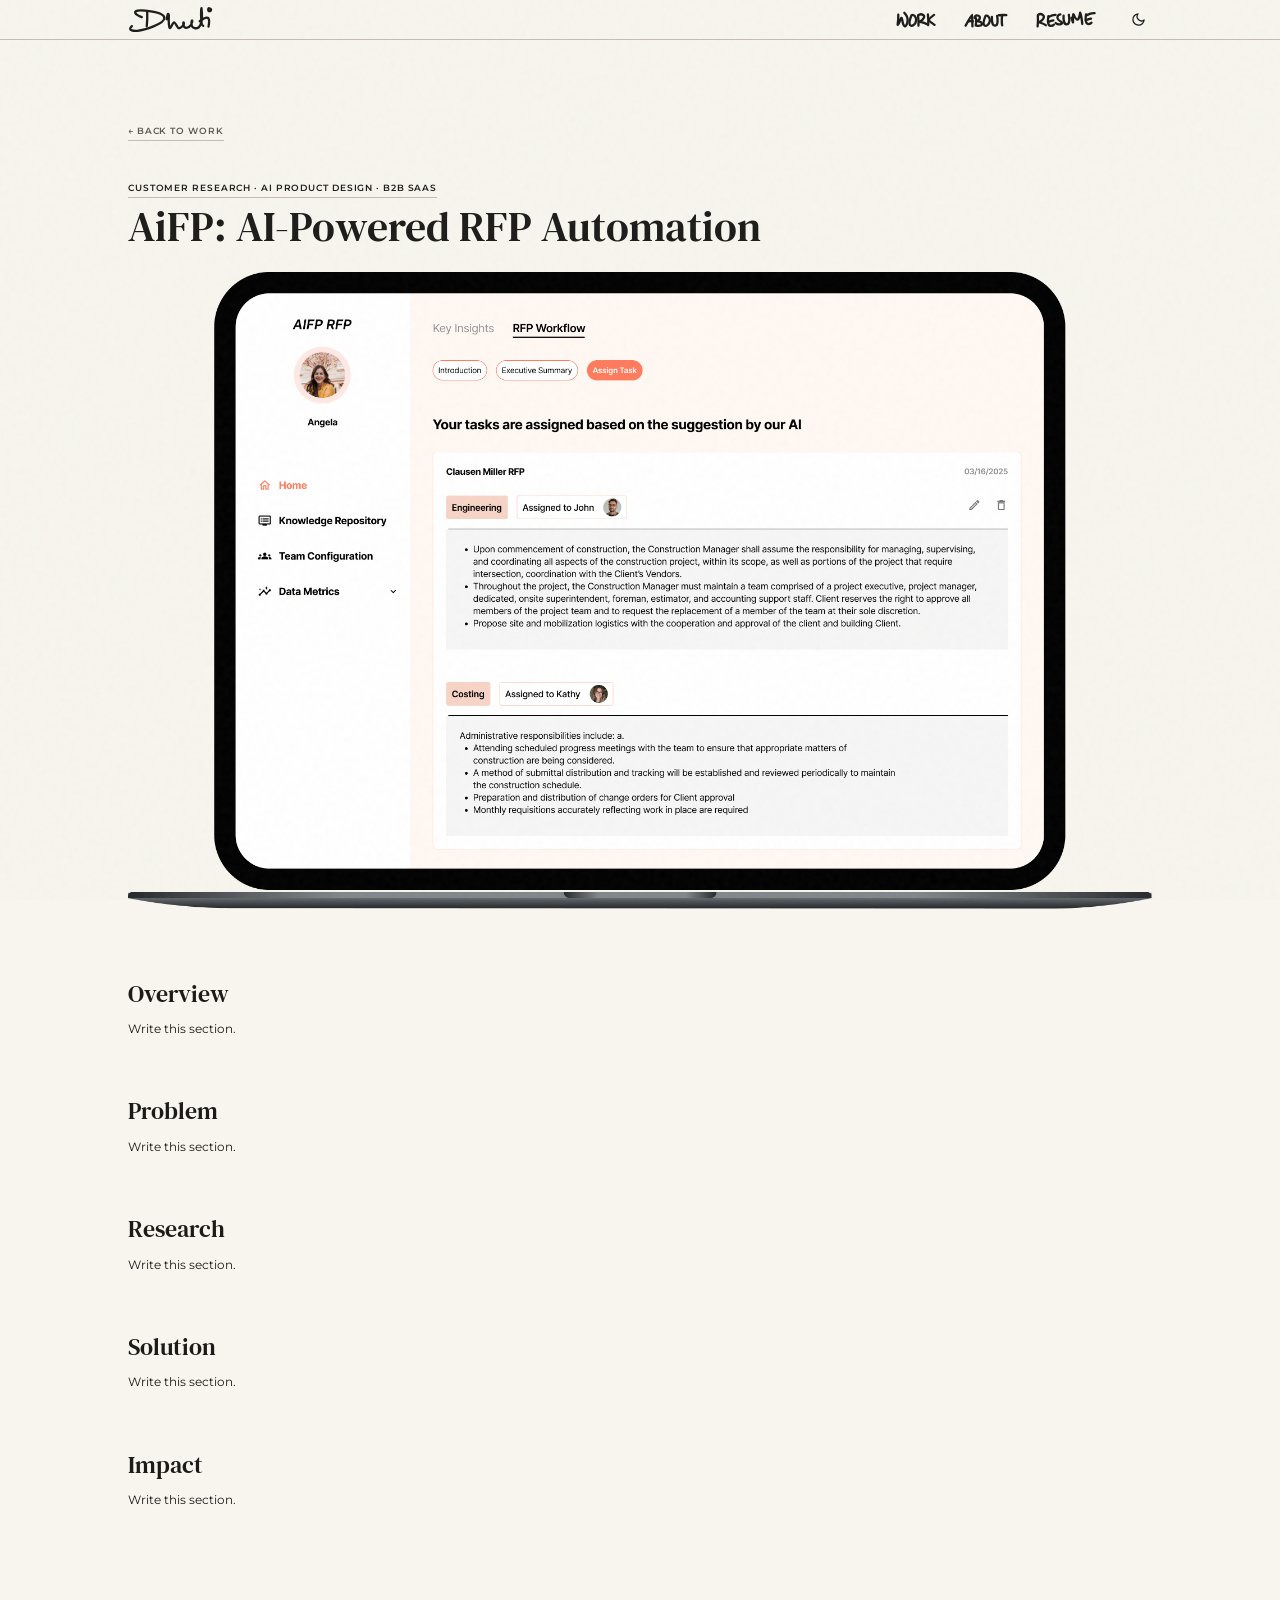
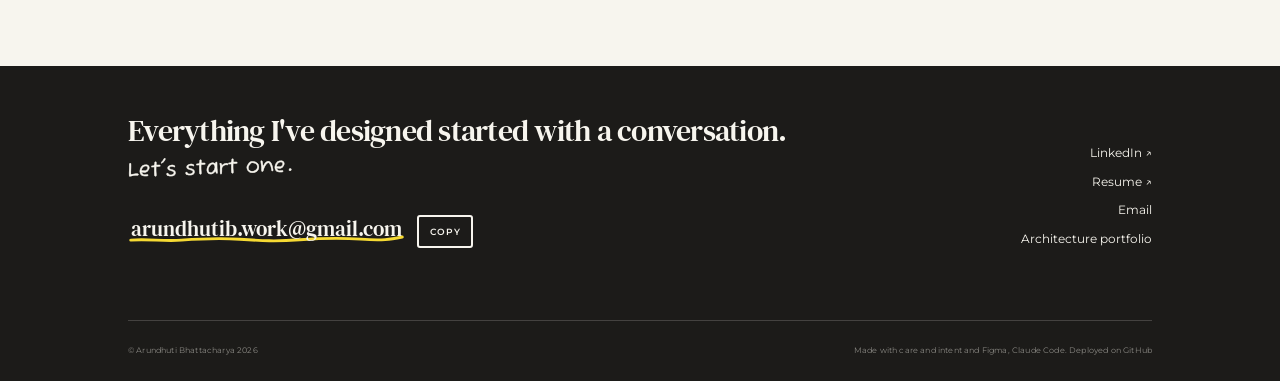
==== commit bd4f0956: "About page and footer update Co-Authored-By: Claude Opus 5.5 <noreply@anthropic.com>" ====
--- a/aifp.html
+++ b/aifp.html
@@ -40,7 +40,7 @@
                 </a>
             </li>
             <li>
-                <a href="index.html#about" class="nav-word-link" aria-label="About">
+                <a href="about.html" class="nav-word-link" aria-label="About">
                     <svg class="nav-word" viewBox="0 -15.05 298.43 106.5" xmlns="http://www.w3.org/2000/svg" aria-hidden="true">
                         <path d="M263.3,9.67s-3.96,50.65.86,69.74" />
                         <path d="M240.89,8.17s45.67-3.26,53.04-.9" />
@@ -121,6 +121,30 @@
             </section>
     </main>
 
+    <footer id="contact" class="footer">
+        <div class="footer-main">
+            <div class="footer-cta">
+                <h2 class="footer-statement">Everything I've designed started with a conversation.</h2>
+                <p class="footer-hand">Let's start one.</p>
+                <div class="footer-email-row">
+                    <a href="mailto:arundhutib.work@gmail.com" class="footer-email">arundhutib.work@gmail.com</a>
+                    <button type="button" class="footer-copy" data-copy="arundhutib.work@gmail.com">Copy</button>
+                </div>
+            </div>
+            <ul class="footer-links">
+                <li><a href="https://www.linkedin.com/in/arundhuti-bhattacharya" target="_blank" rel="noopener">LinkedIn
+                        ↗</a></li>
+                <li><a href="assets/Arundhuti_Bhattacharya_Resume.pdf" target="_blank" rel="noopener">Resume ↗</a></li>
+                <li><a href="mailto:arundhutib.work@gmail.com">Email</a></li>
+                <li><a href="portfolio-flipbook.html">Architecture portfolio</a></li>
+            </ul>
+        </div>
+        <div class="footer-bottom">
+            <p>&copy; Arundhuti Bhattacharya 2026</p>
+            <p>Made with care and intent and Figma, Claude Code. Deployed on GitHub</p>
+        </div>
+    </footer>
+
     <script src="script.js"></script>
 </body>
 
--- a/styles.css
+++ b/styles.css
@@ -10,10 +10,9 @@
 :root {
     --font-serif: 'DM Serif Text', Georgia, serif;
     --font-sans: 'Montserrat', system-ui, sans-serif;
-    /* Side margins: 10% (or 5% on case studies) of the width, until the desktop
-       scale cap below is reached; past that the content stops widening and centres. */
+    /* Side margins: 10% of the width, until the desktop scale cap below is
+       reached; past that the content stops widening and centres. */
     --gutter: max(10%, calc((100% - 85.35rem) / 2));
-    --gutter-wide: max(5%, calc((100% - 96.02rem) / 2));
 }
 
 /* Desktop scaling: every size is in rem, so tying the root font size to the viewport
@@ -33,7 +32,8 @@
     --accent: #FFFFFF;
     --on-accent: #FFFFFF;
     --border-color: rgba(179, 179, 179, 0.35);
-    --highlight-color: #EE6270; /* softer tint of crimson #E61E32 (30% toward white) for dark mode */
+    --highlight-color: #EE6270;
+    /* softer tint of crimson #E61E32 (30% toward white) for dark mode */
     --bg-secondary: #1F1F1F;
     --title-color: #FFFFFF;
     --text-desc: rgba(255, 255, 255, 0.8);
@@ -764,7 +764,7 @@
     margin-bottom: 1rem;
 }
 
-.showcase-desc--lead + .showcase-hmw {
+.showcase-desc--lead+.showcase-hmw {
     margin-top: 0;
 }
 
@@ -815,6 +815,16 @@
     background: linear-gradient(180deg, #E4EFFC 0%, #D2E4F9 100%);
 }
 
+.showcase-hmw--pink {
+    background: linear-gradient(180deg, #FBE1E8 0%, #F6C9D6 100%);
+}
+
+/* Lilac sticky note variant (Douglass Park card) — echoes the purple restroom icons on the signage. */
+.showcase-hmw--lilac {
+    background: linear-gradient(180deg, #E6DCF8 0%, #D7C8F4 100%);
+    transform: rotate(-1deg);
+}
+
 .view-btn {
     display: inline-flex;
     align-items: center;
@@ -881,7 +891,7 @@
     margin-bottom: 0.5rem;
 }
 
-.about-subtitle {
+.about-content .about-subtitle {
     font-size: 1.4rem;
     color: var(--highlight-color);
     margin-bottom: 2.5rem;
@@ -900,50 +910,277 @@
     margin-bottom: 1.25rem;
 }
 
+.about-more {
+    display: inline-block;
+    font-weight: 600;
+}
+
+/* About page */
+.about-page {
+    /* Clears the fixed navbar */
+    padding-top: 4.5rem;
+}
+
+.about-page-title {
+    font-size: 3rem;
+    margin-bottom: 0.5rem;
+}
+
+.about-beyond {
+    padding: 6rem var(--gutter);
+}
+
+.about-beyond h2 {
+    font-size: 2.2rem;
+    line-height: 1.2;
+    margin-bottom: 1.5rem;
+}
+
+.about-beyond-note {
+    max-width: 40rem;
+    margin-bottom: 2.5rem;
+}
+
+/* Beyond work: photo prints fanned like the case-study insight cards. Hovering or
+   focusing a print straightens it and lifts it above the rest. Positions are percentages
+   of the fan and sizes are in cqw, so the whole fan scales as one piece. */
+.beyond-fan {
+    position: relative;
+    list-style: none;
+    container-type: inline-size;
+    aspect-ratio: 100 / 54;
+}
+
+.beyond-card {
+    --rot: 0deg;
+    position: absolute;
+    /* Polaroid proportions: an even slim frame on three sides, a deeper strip below */
+    padding: 1.2cqw 1.2cqw 0;
+    background: var(--bg-color);
+    border: 1px solid var(--text-main);
+    border-radius: 2px;
+    transform: rotate(var(--rot));
+    transition: transform 0.35s cubic-bezier(0.2, 0.8, 0.2, 1);
+    outline: none;
+}
+
+.beyond-card--portrait {
+    width: 20%;
+}
+
+.beyond-card--landscape {
+    width: 27%;
+}
+
+.beyond-card--wide {
+    width: 29%;
+}
+
+/* One overlapping pile. Overlaps only ever cover a photo, never a caption or a face:
+   prints that sit lower in the pile tuck their top or side edge under a neighbour,
+   and captions are short and left-aligned, so the strip under each photo stays clear.
+   Order: balloons, pani puri, Open House, bachata friends, sourdough, mid-turn. */
+.beyond-card:nth-child(1) {
+    --rot: -5deg;
+    left: 8%;
+    top: 8%;
+    z-index: 5;
+}
+
+.beyond-card:nth-child(2) {
+    --rot: 3deg;
+    left: 32%;
+    top: 22%;
+    z-index: 4;
+}
+
+.beyond-card:nth-child(3) {
+    --rot: -3deg;
+    left: 58%;
+    top: 0;
+    z-index: 7;
+}
+
+.beyond-card:nth-child(4) {
+    --rot: 4deg;
+    left: 6%;
+    top: 45%;
+    z-index: 1;
+}
+
+.beyond-card:nth-child(5) {
+    --rot: -3deg;
+    left: 48%;
+    top: 34%;
+    z-index: 5;
+}
+
+.beyond-card:nth-child(6) {
+    --rot: 4deg;
+    left: 69.5%;
+    top: 45%;
+    z-index: 6;
+}
+
+.beyond-card:hover,
+.beyond-card:focus-visible {
+    z-index: 10;
+    transform: translateY(-4%) rotate(0deg) scale(1.05);
+}
+
+.beyond-card:focus-visible {
+    outline: 2px solid var(--text-main);
+    outline-offset: 4px;
+}
+
+.beyond-img {
+    width: 100%;
+    object-fit: cover;
+    display: block;
+    /* Photo set into the frame, with a faint warm instant-film tone that clears on hover */
+    outline: 1px solid rgba(0, 0, 0, 0.2);
+    outline-offset: -1px;
+    filter: saturate(0.9) sepia(0.08) contrast(0.97);
+    transition: filter 0.35s ease;
+}
+
+.beyond-card:hover .beyond-img,
+.beyond-card:focus-visible .beyond-img {
+    filter: none;
+}
+
+.beyond-card--portrait .beyond-img {
+    aspect-ratio: 3 / 4;
+}
+
+.beyond-card--landscape .beyond-img {
+    aspect-ratio: 4 / 3;
+}
+
+.beyond-card--wide .beyond-img {
+    aspect-ratio: 16 / 9;
+}
+
+.beyond-caption {
+    padding: 1.1cqw 0 2.4cqw;
+    font-size: 1.4cqw;
+}
+
+@media (prefers-reduced-motion: reduce) {
+    .beyond-card {
+        transition: none;
+    }
+}
+
+@media (max-width: 768px) {
+    .about-beyond {
+        padding: 4rem var(--gutter);
+    }
+
+    /* Too narrow to read a fan: two columns of prints, still slightly tilted */
+    .beyond-fan {
+        aspect-ratio: auto;
+        display: grid;
+        grid-template-columns: repeat(2, minmax(0, 1fr));
+        gap: 1.5rem 1rem;
+        align-items: start;
+        container-type: normal;
+    }
+
+    .beyond-card,
+    .beyond-card--portrait,
+    .beyond-card--landscape,
+    .beyond-card--wide {
+        position: static;
+        width: auto;
+        padding: 0.6rem 0.6rem 0;
+        transform: rotate(calc(var(--rot) / 2));
+    }
+
+    .beyond-card:hover,
+    .beyond-card:focus-visible {
+        transform: none;
+    }
+
+    .beyond-caption {
+        padding: 0.5rem 0 1.1rem;
+        font-size: 1rem;
+    }
+}
+
 /* Footer */
 .footer {
-    padding: 4rem var(--gutter);
-    min-height: 100vh;
-    display: flex;
-    flex-direction: column;
-}
-
-.footer-content {
-    flex: 1;
-    display: flex;
-    flex-direction: column;
-    align-items: flex-start;
-    justify-content: center;
-    text-align: left;
-    margin-bottom: 0;
-}
-
-.footer h2 {
-    font-size: clamp(3rem, 6vw, 5rem);
-    margin-bottom: 4rem;
-}
-
-.contact-btn {
+    padding: 6rem var(--gutter) 2rem;
+    border-top: 1px solid var(--border-color);
+}
+
+/* Closing note + email on the left, link columns on the right */
+.footer-main {
+    display: grid;
+    grid-template-columns: minmax(0, 1.6fr) minmax(0, 1fr);
+    gap: 4rem;
+    align-items: start;
+    padding-bottom: 6rem;
+}
+
+.footer-statement {
+    font-size: clamp(1.75rem, 2.6vw, 2.5rem);
+    line-height: 1.1;
+}
+
+/* One line on desktop: it runs on past the left column, above the bottom-aligned links */
+@media (min-width: 1025px) {
+    .footer-statement {
+        white-space: nowrap;
+        width: max-content;
+    }
+}
+
+.footer-hand {
     display: inline-block;
-    padding: 1.2rem 4rem;
+    margin-top: 1rem;
+    font-size: 1.75rem;
+    transform: rotate(-2deg);
+}
+
+.footer-email-row {
+    display: flex;
+    flex-wrap: wrap;
+    align-items: center;
+    gap: 1rem;
+    margin-top: 3rem;
+}
+
+.footer-email {
+    font-size: clamp(1.25rem, 2.2vw, 1.75rem);
+    overflow-wrap: anywhere;
+}
+
+.footer-copy {
+    padding: 0.4rem 0.9rem;
     border: 1px solid var(--contact-btn-border);
     border-radius: 6.25rem;
-    font-family: var(--font-serif);
-    font-style: italic;
-    font-size: 1.35rem;
-    transition: all 0.4s cubic-bezier(0.16, 1, 0.3, 1);
-}
-
-.contact-btn:hover {
-    background: var(--highlight-color);
-    color: var(--on-accent);
-    border-color: var(--highlight-color);
+    background: transparent;
+    color: var(--text-main);
+    font: inherit;
+    font-size: 0.75rem;
+    cursor: pointer;
+}
+
+.footer-links {
+    list-style: none;
+    display: grid;
+    gap: 0.75rem;
+    justify-items: end;
+    align-self: end;
 }
 
 .footer-bottom {
     display: flex;
+    flex-wrap: wrap;
     justify-content: space-between;
     align-items: center;
+    gap: 1rem;
     padding-top: 2rem;
     border-top: 1px solid var(--border-color);
     font-size: 0.85rem;
@@ -951,10 +1188,20 @@
     letter-spacing: 0.05em;
 }
 
-.socials {
-    display: flex;
-    gap: 3rem;
-    text-transform: uppercase;
+@media (max-width: 768px) {
+    .footer {
+        padding-top: 4rem;
+    }
+
+    .footer-main {
+        grid-template-columns: 1fr;
+        gap: 3rem;
+        padding-bottom: 4rem;
+    }
+
+    .footer-links {
+        justify-items: start;
+    }
 }
 
 /* Chatbot Widget */
@@ -1275,10 +1522,6 @@
         gap: 1.5rem;
     }
 
-    .footer h2 {
-        font-size: 3.5rem;
-    }
-
     .about-content {
         flex-direction: column;
         text-align: center;
@@ -1305,9 +1548,7 @@
 
 /* Case study pages */
 .case-study {
-    max-width: 68.75rem;
-    margin: 0 auto;
-    padding: 10rem var(--gutter-wide) 8rem;
+    padding: 10rem var(--gutter) 8rem;
 }
 
 .case-back {
@@ -1362,9 +1603,8 @@
 
 /* Case study wireframe (shared by all case study pages) */
 .cs {
-    max-width: 90rem;
-    margin: 0 auto;
-    padding: 6rem var(--gutter-wide) 6rem;
+    /* Same side margins as the navbar, so content lines up with the logo and links */
+    padding: 6rem var(--gutter) 6rem;
 }
 
 .cs h2 {
@@ -1402,7 +1642,7 @@
 }
 
 /* Cover image sits right under the hero */
-.cs-hero + .cs-img {
+.cs-hero+.cs-img {
     margin-top: 0;
     margin-bottom: 5rem;
 }
@@ -1575,7 +1815,7 @@
 }
 
 /* Section names (Summary, Problem…) in a softened tint of the highlight red */
-.cs-section > .cs-eyebrow {
+.cs-section>.cs-eyebrow {
     font-size: 0.85rem;
     font-weight: 600;
     color: color-mix(in srgb, var(--highlight-color) 75%, var(--bg-color));
@@ -1730,11 +1970,118 @@
     outline: none;
 }
 
-.cs-insight:nth-child(1) { --card-bg: #EBBFDC; --rot: 0deg;  left: 0;   top: 4%; z-index: 1; }
-.cs-insight:nth-child(2) { --card-bg: #FFE39B; --rot: -4deg; left: 11%; top: 11%; z-index: 2; }
-.cs-insight:nth-child(3) { --card-bg: #BACBEA; --rot: 2deg;  left: 26%; top: 1%; z-index: 3; }
-.cs-insight:nth-child(4) { --card-bg: #AAB97E; --rot: -1deg; left: 41%; top: 9%; z-index: 4; }
-.cs-insight:nth-child(5) { --card-bg: #FFE39B; --rot: 4deg;  left: 56%; top: 3%; z-index: 5; }
+.cs-insight:nth-child(1) {
+    --card-bg: #EBBFDC;
+    --rot: 0deg;
+    left: 0;
+    top: 4%;
+    z-index: 1;
+}
+
+.cs-insight:nth-child(2) {
+    --card-bg: #FFE39B;
+    --rot: -4deg;
+    left: 11%;
+    top: 11%;
+    z-index: 2;
+}
+
+.cs-insight:nth-child(3) {
+    --card-bg: #BACBEA;
+    --rot: 2deg;
+    left: 26%;
+    top: 1%;
+    z-index: 3;
+}
+
+.cs-insight:nth-child(4) {
+    --card-bg: #AAB97E;
+    --rot: -1deg;
+    left: 41%;
+    top: 9%;
+    z-index: 4;
+}
+
+.cs-insight:nth-child(5) {
+    --card-bg: #FFE39B;
+    --rot: 4deg;
+    left: 56%;
+    top: 3%;
+    z-index: 5;
+}
+
+/* Three-card fan (Douglass Park guiding questions): wider cards spread across the full width.
+   Desktop only — below 768px the fan stacks like the five-card version. */
+@media (min-width: 769px) {
+    .cs-insights--3 {
+        aspect-ratio: 1807 / 580;
+    }
+
+    .cs-insights--3 .cs-insight {
+        width: 35%;
+    }
+
+    .cs-insights--3 .cs-insight:nth-child(1) {
+        --rot: -2deg;
+        left: 0.5%;
+        top: 7%;
+    }
+
+    .cs-insights--3 .cs-insight:nth-child(2) {
+        --rot: 2deg;
+        left: 32.5%;
+        top: 1%;
+    }
+
+    .cs-insights--3 .cs-insight:nth-child(3) {
+        --rot: -1deg;
+        left: 64.5%;
+        top: 9%;
+    }
+}
+
+/* Staggered fan (Camino): cards alternate high and low so each one shows a full-width
+   strip above or below its neighbours — a much bigger hover target than the thin slice
+   the plain fan leaves. Card height is rescaled so the cards keep the same size. */
+@media (min-width: 769px) {
+    .cs-insights--staggered {
+        aspect-ratio: 1807 / 900;
+    }
+
+    .cs-insights--staggered .cs-insight {
+        height: 62.5%;
+    }
+
+    .cs-insights--staggered .cs-insight:nth-child(1) {
+        --rot: -1deg;
+        left: 0;
+        top: 3%;
+    }
+
+    .cs-insights--staggered .cs-insight:nth-child(2) {
+        --rot: 2deg;
+        left: 13%;
+        top: 33%;
+    }
+
+    .cs-insights--staggered .cs-insight:nth-child(3) {
+        --rot: -2deg;
+        left: 28%;
+        top: 2%;
+    }
+
+    .cs-insights--staggered .cs-insight:nth-child(4) {
+        --rot: 1deg;
+        left: 42%;
+        top: 34%;
+    }
+
+    .cs-insights--staggered .cs-insight:nth-child(5) {
+        --rot: 3deg;
+        left: 56%;
+        top: 4%;
+    }
+}
 
 .cs-insight:hover,
 .cs-insight:focus-visible {
@@ -1821,6 +2168,22 @@
     margin: 0;
 }
 
+/* Photo pairs: equal-height crops side by side */
+.cs-gallery {
+    margin-bottom: 0.5rem;
+}
+
+.cs-gallery .cs-img {
+    margin: 0;
+    aspect-ratio: 4 / 3;
+    object-fit: cover;
+}
+
+/* Side-by-side comparison images are already 16:9, so don't crop them */
+.cs-gallery--wide .cs-img {
+    aspect-ratio: 16 / 9;
+}
+
 /* Embedded video (e.g. Vimeo) */
 .cs-video {
     position: relative;
@@ -1839,6 +2202,11 @@
     border: 0;
 }
 
+/* Video captions span the video's width rather than the body-text measure */
+.cs-section>.cs-video+.cs-caption {
+    max-width: none;
+}
+
 /* Next projects */
 .cs-next {
     margin-top: 2rem;
@@ -1867,7 +2235,7 @@
 
 @media (max-width: 768px) {
     .cs {
-        padding: 5.5rem 1rem 4rem;
+        padding: 5.5rem var(--gutter) 4rem;
     }
 
     /* Too narrow to read a fan: stack the insight cards instead */
@@ -1952,10 +2320,6 @@
         font-size: 4.5rem;
     }
 
-    .footer h2 {
-        font-size: 5rem;
-    }
-
     .cs-title {
         font-size: 2.15rem;
     }
--- a/sketchbook.css
+++ b/sketchbook.css
@@ -119,9 +119,7 @@
 /* label: tags, nav, metadata */
 .showcase-meta,
 .hero-skills,
-.metric h4,
-.footer-bottom,
-.socials {
+.metric h4 {
     font-family: var(--font-sans);
     font-size: 0.75rem;
     line-height: 1rem;
@@ -351,6 +349,14 @@
     background: var(--leaf);
 }
 
+.showcase-hmw--lilac {
+    background: #C9B6F0;
+}
+
+.showcase-hmw--pink {
+    background: #F6C9D6;
+}
+
 /* "View case study" cursor pill */
 .view-cursor {
     background-color: var(--ink);
@@ -403,7 +409,7 @@
 }
 
 /* note: the subtitle is a margin note */
-.about-subtitle {
+.about-content .about-subtitle {
     font-family: var(--font-hand);
     font-style: normal;
     font-weight: 400;
@@ -421,46 +427,121 @@
     margin-bottom: var(--space-4);
 }
 
+.about-more {
+    font-family: var(--font-sans);
+    font-size: 0.75rem;
+    letter-spacing: 0.1em;
+    text-transform: uppercase;
+}
+
+/* About page */
+.about-page-title {
+    font-size: 2.75rem;
+    line-height: 1.05;
+    margin-bottom: var(--space-4);
+}
+
+.about-beyond-note {
+    font-family: var(--font-sans);
+    font-size: 1rem;
+    line-height: 1.625rem;
+}
+
+/* Margin note, like the about subtitle */
+.beyond-caption {
+    font-family: var(--font-hand);
+    line-height: 1.4;
+}
+
+/* Photo prints as plain white instant-film prints, outlined in ink like the rest of
+   the sketchbook (no shadow). Ink captions in both themes. */
+.beyond-card {
+    background: #fdfdfb;
+    border-color: var(--ink);
+    color: var(--ink);
+    --focus: var(--ink);
+}
+
 /* Footer */
+/* Ink block with paper text in both themes; the site variables are re-pointed inside
+   the footer. At night it lifts a step off the ink page so it still reads as a block. */
 .footer {
     padding: var(--space-16) var(--gutter) var(--space-8);
-}
-
-.footer h2 {
-    font-size: 4.5rem;
-    line-height: 0.95;
+    background: var(--ink);
+    border-top: none;
+    color: var(--paper);
+    --text-main: var(--paper);
+    --title-color: var(--paper);
+    --text-muted: #b8b1a6;
+    --border-color: rgba(247, 245, 238, 0.18);
+    --contact-btn-border: var(--paper);
+    --focus: var(--paper);
+}
+
+[data-theme="dark"] .footer {
+    background: #2a2825;
+}
+
+.footer-statement {
     letter-spacing: -0.0625rem;
-    margin-bottom: var(--space-8);
-}
-
-.contact-btn {
-    padding: var(--space-4) var(--space-8);
+}
+
+.footer-hand {
+    font-family: var(--font-hand);
+    -webkit-text-stroke: 0.45px currentColor;
+}
+
+/* Email underlined by hand: one uneven marker stroke (not a repeating wave) that dips,
+   rises and lifts off at the end. The stroke keeps its weight however wide the address is. */
+.footer-email {
+    font-family: var(--font-serif);
+    background: url("data:image/svg+xml,%3Csvg xmlns='http://www.w3.org/2000/svg' viewBox='0 0 300 14' preserveAspectRatio='none'%3E%3Cpath d='M3 8.5C22 6.5 38 10.5 58 8.6S96 5.2 121 7.4 160 10.6 186 8.1 228 4.9 252 7.2 284 7.6 297 4.2' fill='none' stroke='%23f6da33' stroke-width='3' stroke-linecap='round' stroke-linejoin='round' vector-effect='non-scaling-stroke'/%3E%3C/svg%3E") left bottom / 100% 0.5em no-repeat;
+    color: var(--paper);
+    padding: 0 0.15em 0.3em;
+}
+
+.footer-email:hover {
+    text-decoration: none;
+    background: var(--marker);
+    color: var(--ink);
+}
+
+.footer-copy {
     border: 2px solid var(--contact-btn-border);
     border-radius: var(--radius-sm);
     font-family: var(--font-sans);
-    font-style: normal;
+    font-size: 0.75rem;
+    font-weight: 600;
+    letter-spacing: 0.1em;
+    text-transform: uppercase;
+    transition: background-color 0.3s ease, color 0.3s ease;
+}
+
+.footer-copy:hover,
+.footer-copy.is-copied {
+    background: var(--marker);
+    color: var(--ink);
+    border-color: var(--ink);
+}
+
+.footer-links a {
+    font-family: var(--font-sans);
     font-size: 1rem;
     line-height: 1.625rem;
-    font-weight: 600;
-    transition: background-color 0.3s ease, color 0.3s ease, border-color 0.3s ease;
-}
-
-.contact-btn:hover {
-    background: var(--marker);
-    color: var(--ink);
-    border-color: var(--ink);
-    text-decoration: none;
-}
-
+}
+
+/* Small print: quiet on purpose, paper at low strength */
 .footer-bottom {
     padding-top: var(--space-8);
     border-top: 1px solid var(--border-color);
-    color: var(--text-muted);
-}
-
-.socials {
-    gap: var(--space-8);
-}
+    font-family: var(--font-sans);
+    font-size: 0.6875rem;
+    line-height: 1rem;
+    font-weight: 400;
+    letter-spacing: 0.02em;
+    color: rgba(247, 245, 238, 0.5);
+}
+
 
 @media (max-width: 1024px) {
     .showcase-item {
@@ -473,8 +554,7 @@
         gap: var(--space-4);
     }
 
-    .hero-statement-lead,
-    .footer h2 {
+    .hero-statement-lead {
         font-size: 2.75rem;
         line-height: 1.05;
     }
@@ -490,14 +570,13 @@
         gap: var(--space-8);
     }
 
-    .about-subtitle {
+    .about-content .about-subtitle {
         transform-origin: center;
     }
 }
 
 @media (min-width: 1025px) {
-    .hero-statement-lead,
-    .footer h2 {
+    .hero-statement-lead {
         font-size: 4.5rem;
     }
 }
@@ -773,16 +852,96 @@
     font-weight: 500;
 }
 
-/* Quotes: a paper-warm sheet, serif voice */
+/* Paragraphs on the left (two thirds), a pull quote beside them on the right (one third) */
+.cs-split {
+    display: grid;
+    grid-template-columns: minmax(0, 2fr) minmax(0, 1fr);
+    gap: var(--space-16);
+    align-items: start;
+}
+
+.cs-split-text > p {
+    max-width: 68ch;
+    margin-bottom: 1.25rem;
+}
+
+.cs-split .cs-quote {
+    margin-top: 0;
+}
+
+/* Quotes: a paper-warm card on a solid tangerine offset, with a thin inner frame
+   that breaks around a “ in the top-left corner and a ” in the bottom-right */
 .cs-quote {
-    padding: var(--space-8);
+    --quote-inset: 0.875rem;  /* frame distance from the card edge */
+    --quote-gap: 4.25rem;     /* where each frame line stops short of a quote mark */
+    position: relative;
+    padding: 4.25rem 3rem 3.75rem;
     border: none;
-    border-radius: var(--radius-none);
+    border-radius: 1.25rem;
     background: var(--card-bg);
+    box-shadow: 0.5rem 0.5rem 0 var(--tangerine);
+}
+
+/* Frame, top and right edges: starts after the opening mark, ends above the closing one */
+.cs-quote::before,
+.cs-quote::after {
+    content: "";
+    position: absolute;
+    border: 0 solid var(--text-main);
+    pointer-events: none;
+}
+
+.cs-quote::before {
+    top: var(--quote-inset);
+    right: var(--quote-inset);
+    bottom: var(--quote-gap);
+    left: var(--quote-gap);
+    border-top-width: 1.5px;
+    border-right-width: 1.5px;
+    border-top-right-radius: 0.75rem;
+}
+
+/* Frame, left and bottom edges: starts below the opening mark, ends before the closing one */
+.cs-quote::after {
+    top: var(--quote-gap);
+    right: var(--quote-gap);
+    bottom: var(--quote-inset);
+    left: var(--quote-inset);
+    border-left-width: 1.5px;
+    border-bottom-width: 1.5px;
+    border-bottom-left-radius: 0.75rem;
+}
+
+/* The two marks sit in the gaps, positioned against the card */
+.cs-quote p::before,
+.cs-quote cite::after {
+    position: absolute;
+    font-family: var(--font-serif);
+    font-style: normal;
+    font-size: 6rem;
+    line-height: 1;
+    letter-spacing: 0;
+    text-transform: none;
+    color: var(--text-main);
+}
+
+.cs-quote p::before {
+    content: "\201C";
+    top: 0.35rem;
+    left: 0.75rem;
+}
+
+.cs-quote cite::after {
+    content: "\201D";
+    right: 0.75rem;
+    bottom: -2.2rem;
 }
 
 .cs .cs-quote p {
-    font-size: 1.625rem;
+    font-family: var(--font-sans);
+    font-style: normal;
+    font-weight: 500;
+    font-size: 1.5rem;
     line-height: 1.3;
     color: var(--text-main);
 }
@@ -791,11 +950,21 @@
     margin-top: var(--space-4);
 }
 
+.cs-quote-name + .cs-quote-role::before {
+    content: ", ";
+}
+
 .cs-next-card:hover {
     text-decoration: none;
 }
 
 @media (max-width: 1024px) {
+    /* Too narrow for two columns: the quote drops below the paragraphs */
+    .cs-split {
+        grid-template-columns: 1fr;
+        gap: var(--space-8);
+    }
+
     .cs h2,
     .case-section h2 {
         font-size: 1.625rem;
@@ -812,9 +981,13 @@
 @media (max-width: 768px) {
     .cs-card,
     .cs-stat,
-    .cs-quote,
     .cs-frame {
         padding: var(--space-4);
+    }
+
+    /* Keep the text clear of the frame and corner marks */
+    .cs-quote {
+        padding: 4rem 2rem 3.5rem;
     }
 
     .cs-insight {
